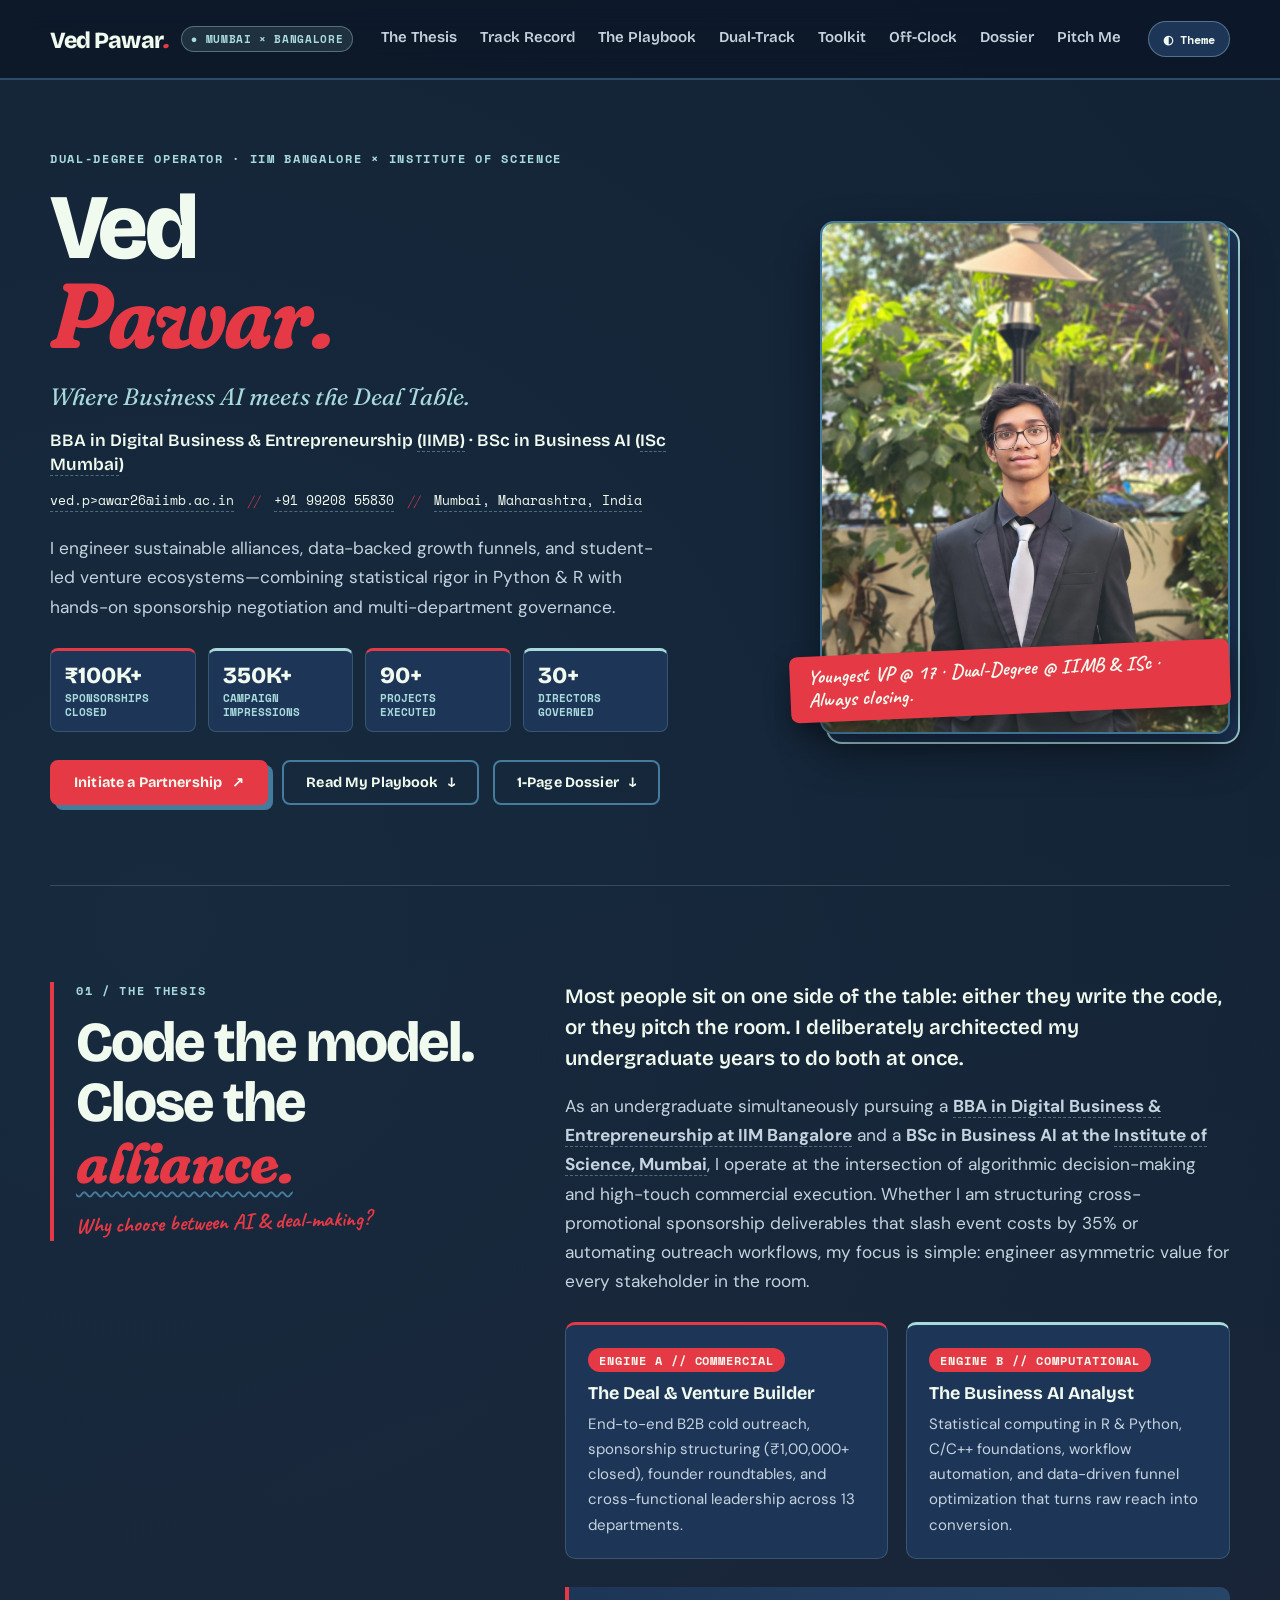
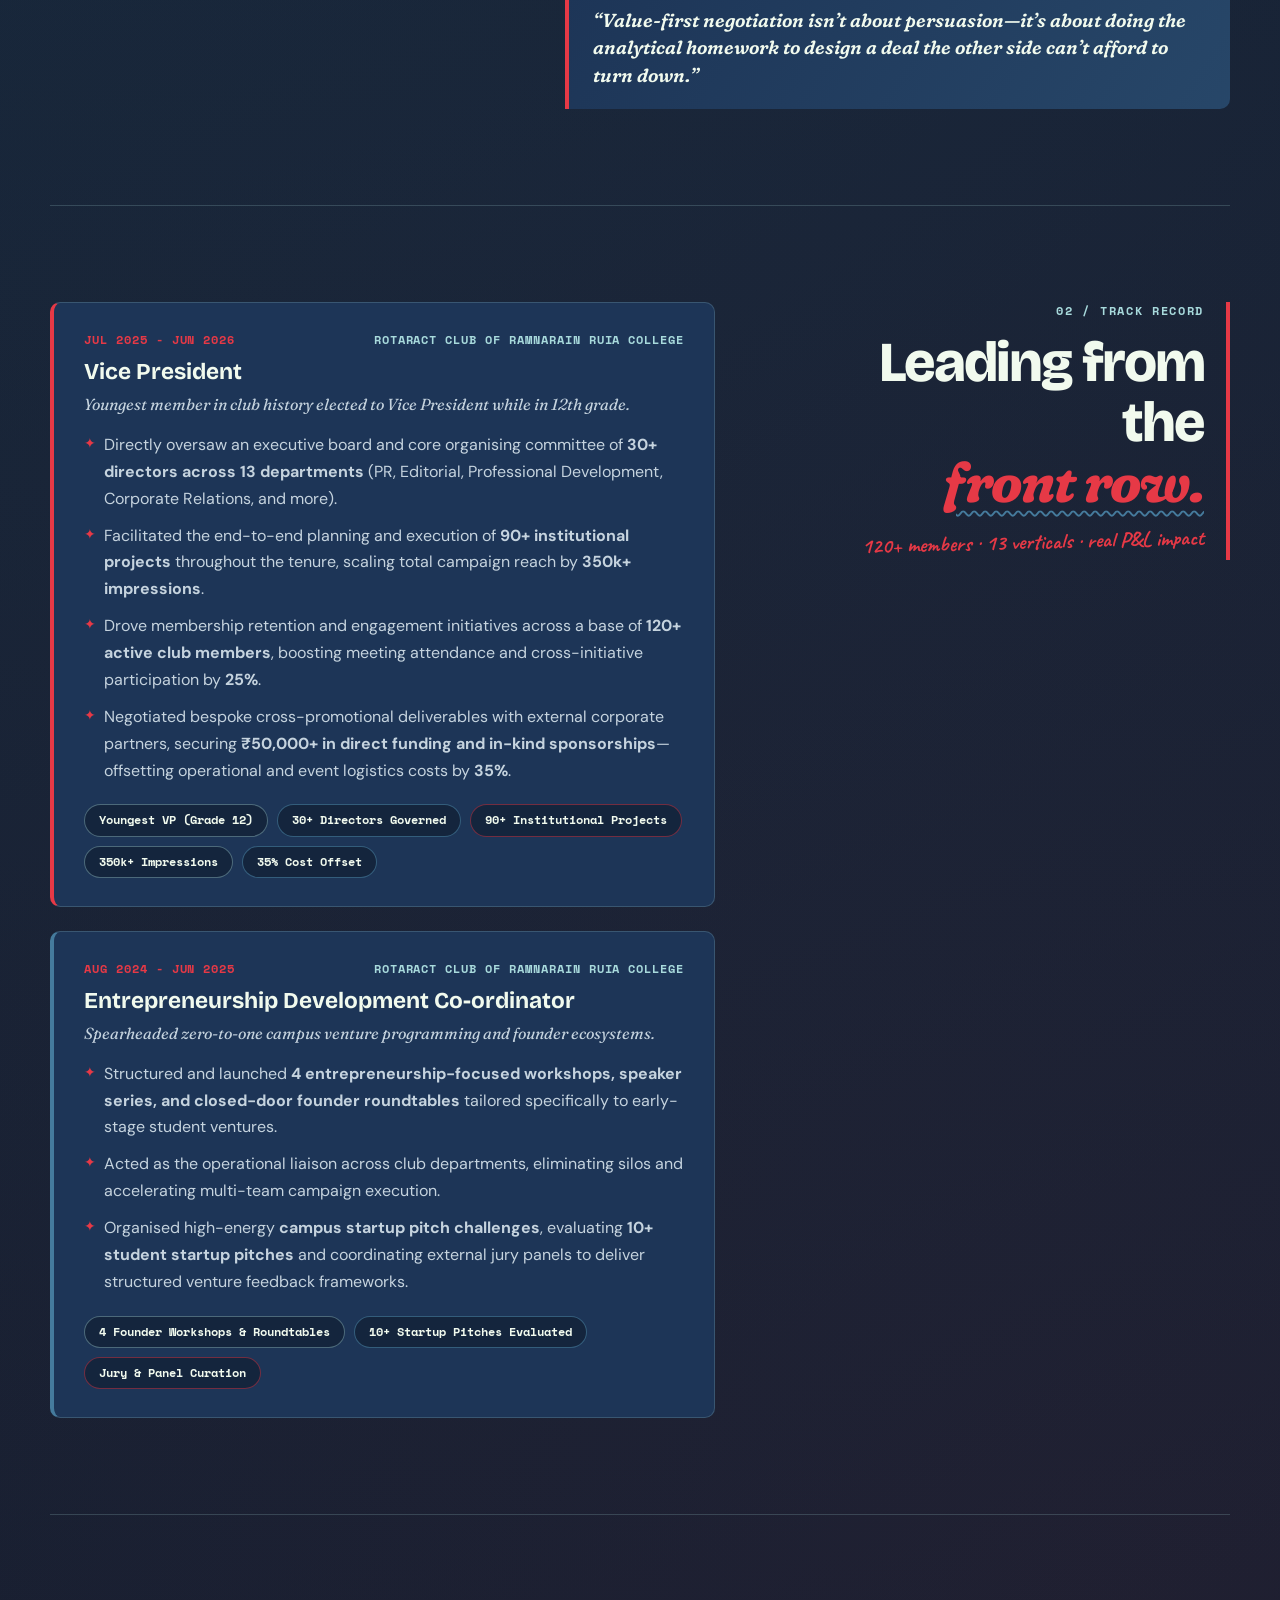
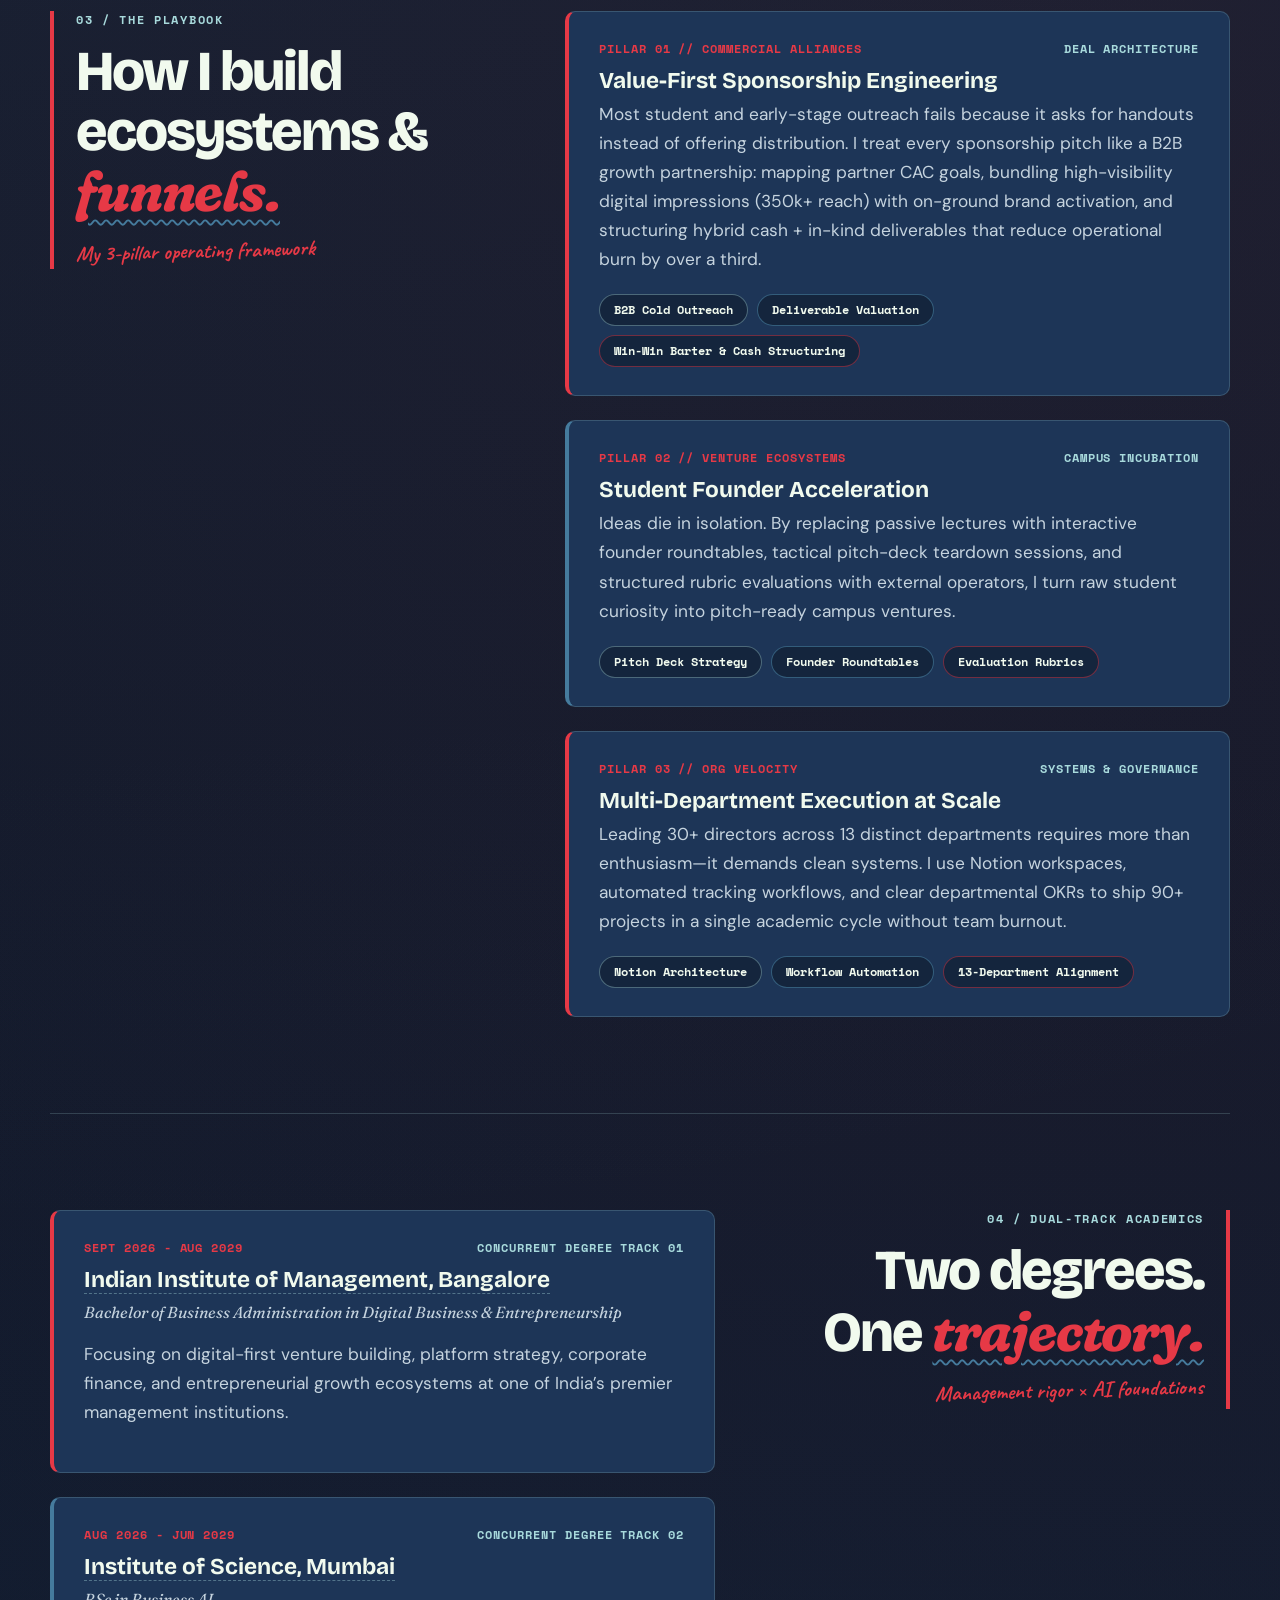
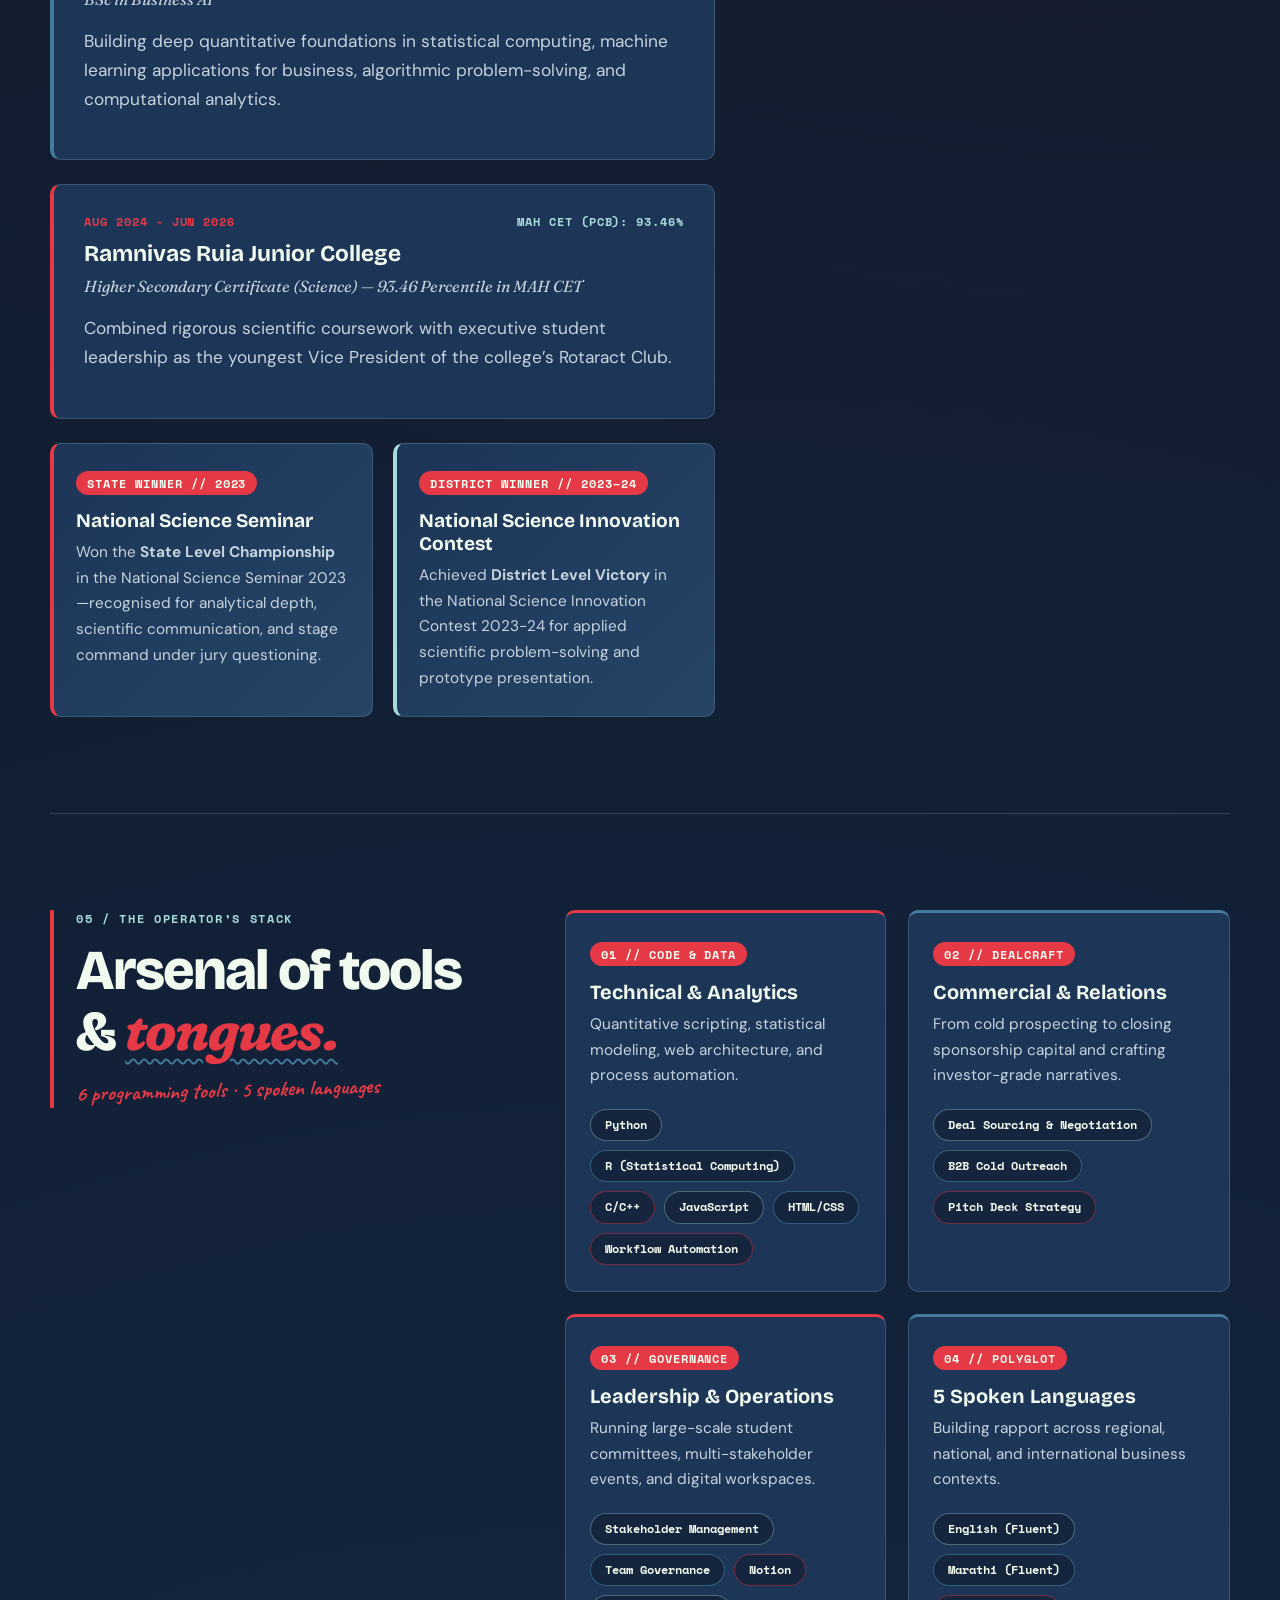
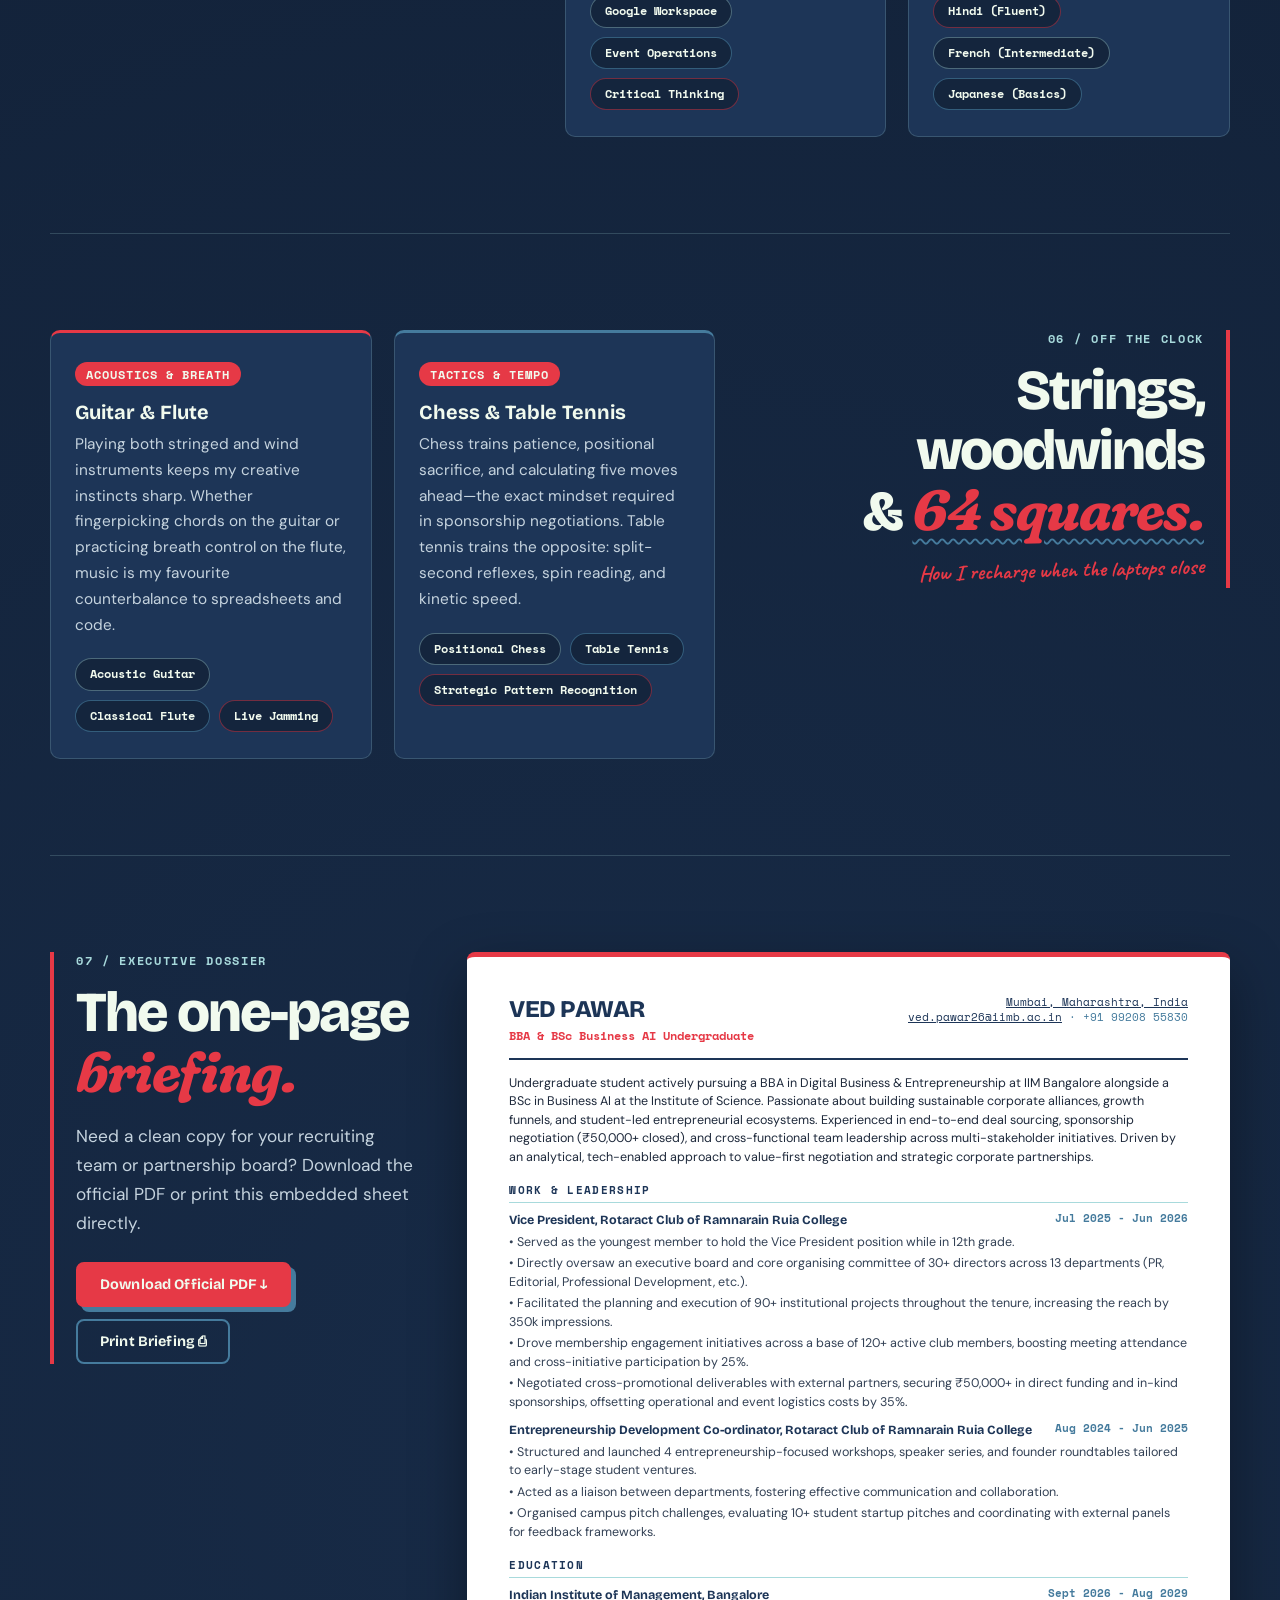
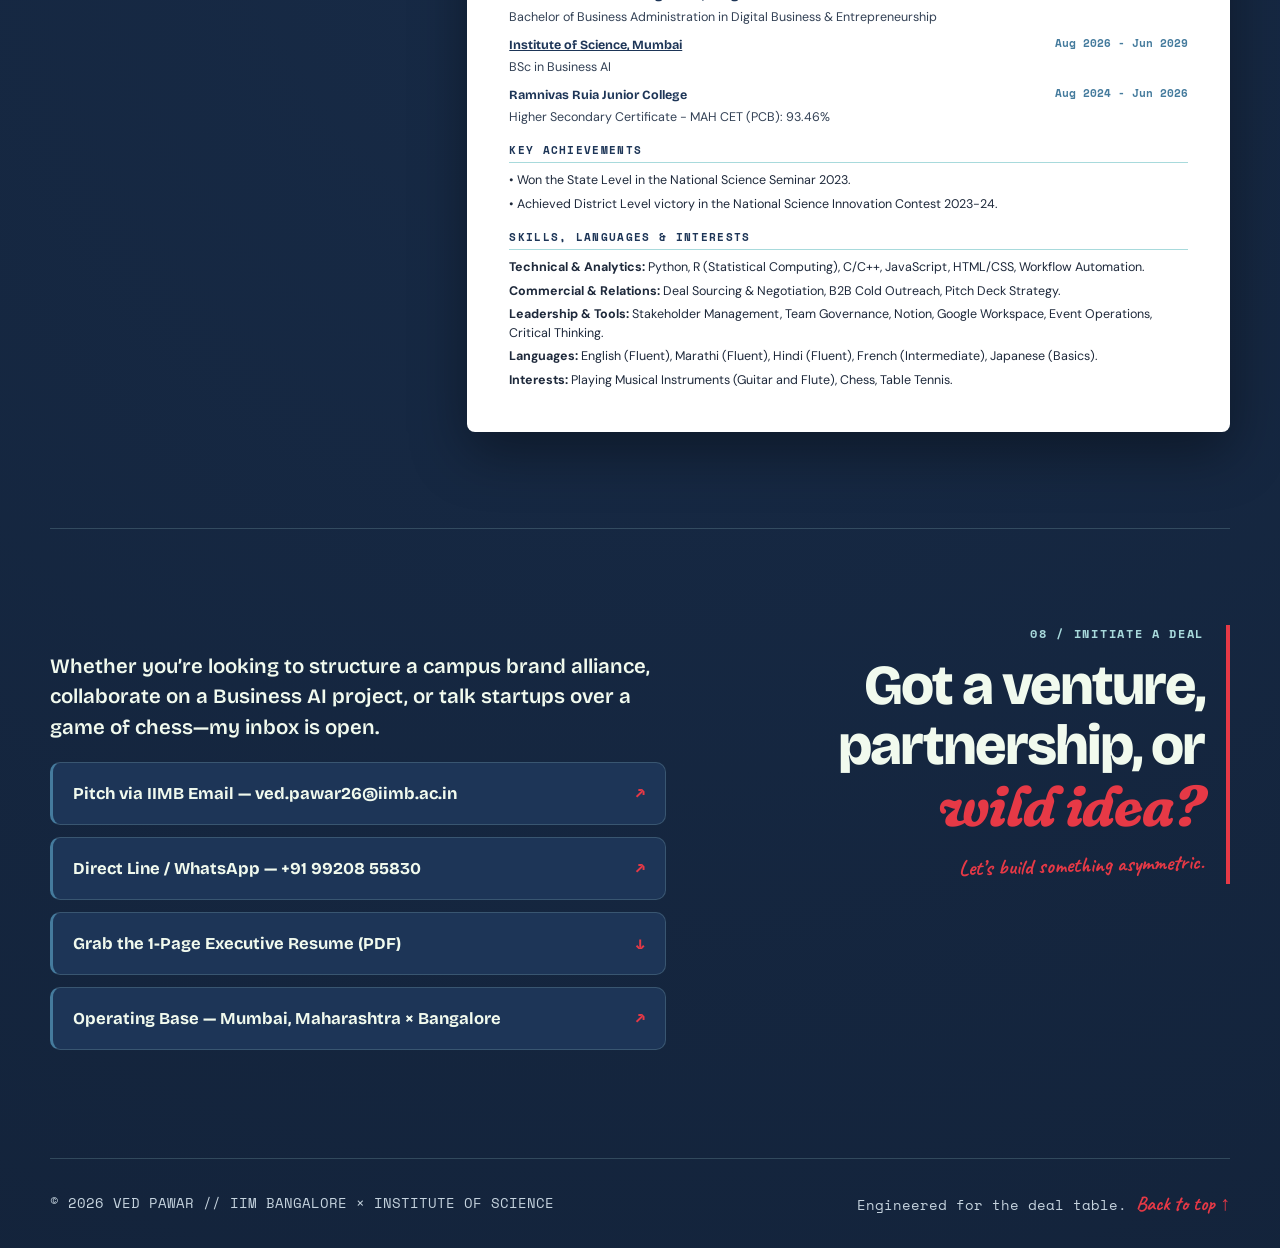
==== index.html @ 75b9243b "Add files via upload" ====
<!DOCTYPE html>
<html lang="en">

<head>
  <meta charset="UTF-8">
  <meta name="viewport" content="width=device-width, initial-scale=1.0">
  <meta name="theme-color" content="#1d3557">
  <meta name="description"
    content="Ved Pawar — Dual-Degree BBA (IIM Bangalore) & BSc Business AI (Institute of Science, Mumbai) Undergraduate. Corporate Alliances, Deal Sourcing & Venture Ecosystems.">
  <title>Ved Pawar — Dual-Degree Operator | Business AI × Corporate Strategy</title>
  <link rel="preconnect" href="https://fonts.googleapis.com">
  <link rel="preconnect" href="https://fonts.gstatic.com" crossorigin>
  <link
    href="https://fonts.googleapis.com/css2?family=Bricolage+Grotesque:opsz,wght@12..96,500..800&family=Caveat:wght@600;700&family=DM+Sans:ital,opsz,wght@0,9..40,400..700;1,9..40,400..700&family=Fraunces:ital,opsz,SOFT,WONK,wght@0,9..144,100,1,600..800;1,9..144,100,1,600..800&family=Space+Mono:ital,wght@0,400;0,700;1,400&display=swap"
    rel="stylesheet">
  <link rel="stylesheet" href="styles.css">
</head>

<body>

  <header class="topbar">
    <div class="nav-inner">
      <div class="brand-group">
        <a href="#home" class="wordmark" aria-label="Ved Pawar Home">Ved Pawar<span>.</span></a>
        <a href="https://maps.app.goo.gl/W9bGWT9RNBEyiPFq9" target="_blank" rel="noopener noreferrer"
          class="status-badge">● MUMBAI × BANGALORE</a>
      </div>
      <nav id="main-nav" aria-label="Primary Navigation">
        <a href="#about">The Thesis</a>
        <a href="#experience">Track Record</a>
        <a href="#playbook">The Playbook</a>
        <a href="#education">Dual-Track</a>
        <a href="#skills">Toolkit</a>
        <a href="#offclock">Off-Clock</a>
        <a href="#resume">Dossier</a>
        <a href="#contact">Pitch Me</a>
      </nav>
      <div class="nav-tools">
        <button id="theme-toggle" class="theme-btn" type="button" aria-label="Toggle colour theme">◐ Theme</button>
        <button id="menu-toggle" class="menu-btn" type="button" aria-expanded="false"
          aria-label="Open navigation">☰</button>
      </div>
    </div>
  </header>

  <div class="site-shell">
    <main>

      <section class="hero wrap" id="home">
        <div class="hero-copy">
          <p class="eyebrow">DUAL-DEGREE OPERATOR · IIM BANGALORE × INSTITUTE OF SCIENCE</p>
          <h1>Ved<br><em>Pawar.</em></h1>
          <p class="hero-subheadline">Where Business AI meets the Deal Table.</p>
          <p class="hero-role">BBA in Digital Business &amp; Entrepreneurship <a
              href="https://maps.app.goo.gl/ZnfHRCXaqEN3UDvL8" target="blank" rel="noopener noreferrer">(IIMB)</a> · BSc
            in Business AI
            (<a href="https://maps.app.goo.gl/9i1S6tyKpugV87AL8" target="_blank" rel="noopener noreferrer">ISc
              Mumbai</a>)
          </p>
          <p class="hero-location">
            <a href="mailto:ved.pawar26@iimb.ac.in">ved.p>awar26@iimb.ac.in</a>
            <span class="accent">//</span>
            <a href="tel:+919920855830">+91 99208 55830</a>
            <span class="accent">//</span>
            <a href="https://maps.app.goo.gl/W9bGWT9RNBEyiPFq9" target="_blank" rel="noopener noreferrer">Mumbai,
              Maharashtra, India</a>
          </p>
          <p class="hero-intro">
            I engineer sustainable alliances, data-backed growth funnels, and student-led venture
            ecosystems—combining statistical rigor in Python &amp; R with hands-on sponsorship negotiation and
            multi-department governance.
          </p>

          <div class="impact-strip" aria-label="Key Career Metrics">
            <div class="impact-stat">
              <strong>₹100K+</strong>
              <span>Sponsorships Closed</span>
            </div>
            <div class="impact-stat">
              <strong>350K+</strong>
              <span>Campaign Impressions</span>
            </div>
            <div class="impact-stat">
              <strong>90+</strong>
              <span>Projects Executed</span>
            </div>
            <div class="impact-stat">
              <strong>30+</strong>
              <span>Directors Governed</span>
            </div>
          </div>

          <div class="actions">
            <a href="#contact" class="btn btn-primary">Initiate a Partnership <span>↗</span></a>
            <a href="#playbook" class="btn btn-outline">Read My Playbook <span>↓</span></a>
            <a href="#resume" class="btn btn-outline">1-Page Dossier <span>↓</span></a>
          </div>
        </div>

        <div class="hero-visual">
          <img src="Resume cover.jpg" alt="Ved Pawar Profile Photo">
          <div class="image-caption">Youngest VP @ 17 · Dual-Degree @ IIMB &amp; ISc · Always closing.</div>
        </div>
      </section>

      <section class="section wrap" id="about">
        <div class="section-title">
          <p class="eyebrow">01 / THE THESIS</p>
          <h2>Code the model.<br>Close the <em>alliance.</em></h2>
          <span class="hand-note">Why choose between AI &amp; deal-making?</span>
        </div>
        <div class="content">
          <p class="lead">
            Most people sit on one side of the table: either they write the code, or they pitch the room. I deliberately
            architected my undergraduate years to do both at once.
          </p>
          <p>
            As an undergraduate simultaneously pursuing a <strong><a href="https://dbe.iimb.ac.in/" target="_blank"
                rel="noopener noreferrer">BBA in Digital Business &amp; Entrepreneurship at IIM Bangalore</a></strong>
            and a <strong>BSc in Business AI at the <a href="https://iscm.ac.in/" target="_blank"
                rel="noopener noreferrer">Institute of Science, Mumbai</a></strong>, I operate at the intersection of
            algorithmic decision-making and high-touch commercial execution. Whether I am structuring cross-promotional
            sponsorship deliverables that slash event costs by 35% or automating outreach workflows, my focus is simple:
            engineer asymmetric value for every stakeholder in the room.
          </p>

          <div class="dual-engine">
            <article class="engine-card">
              <span class="number">ENGINE A // COMMERCIAL</span>
              <h3>The Deal &amp; Venture Builder</h3>
              <p>End-to-end B2B cold outreach, sponsorship structuring (₹1,00,000+ closed), founder roundtables, and
                cross-functional leadership across 13 departments.</p>
            </article>
            <article class="engine-card">
              <span class="number">ENGINE B // COMPUTATIONAL</span>
              <h3>The Business AI Analyst</h3>
              <p>Statistical computing in R &amp; Python, C/C++ foundations, workflow automation, and data-driven funnel
                optimization that turns raw reach into conversion.</p>
            </article>
          </div>

          <blockquote>
            “Value-first negotiation isn’t about persuasion—it’s about doing the analytical homework to design a deal
            the other side can’t afford to turn down.”
          </blockquote>
        </div>
      </section>

      <section class="section reverse wrap" id="experience">
        <div class="section-title">
          <p class="eyebrow">02 / TRACK RECORD</p>
          <h2>Leading from the<br><em>front row.</em></h2>
          <span class="hand-note">120+ members · 13 verticals · real P&amp;L impact</span>
        </div>
        <div class="content timeline-list">
          <article class="timeline-item">
            <div class="meta">
              <span>Jul 2025 - Jun 2026</span>
              <span>Rotaract Club of Ramnarain Ruia College</span>
            </div>
            <h3>Vice President</h3>
            <p class="role-subtitle">Youngest member in club history elected to Vice President while in 12th grade.</p>
            <ul class="bullet-list">
              <li>Directly oversaw an executive board and core organising committee of <strong>30+ directors across 13
                  departments</strong> (PR, Editorial, Professional Development, Corporate Relations, and more).</li>
              <li>Facilitated the end-to-end planning and execution of <strong>90+ institutional projects</strong>
                throughout the tenure, scaling total campaign reach by <strong>350k+ impressions</strong>.</li>
              <li>Drove membership retention and engagement initiatives across a base of <strong>120+ active club
                  members</strong>, boosting meeting attendance and cross-initiative participation by
                <strong>25%</strong>.
              </li>
              <li>Negotiated bespoke cross-promotional deliverables with external corporate partners, securing
                <strong>₹50,000+ in direct funding and in-kind sponsorships</strong>—offsetting operational and event
                logistics costs by <strong>35%</strong>.
              </li>
            </ul>
            <div class="tags">
              <span>Youngest VP (Grade 12)</span>
              <span>30+ Directors Governed</span>
              <span>90+ Institutional Projects</span>
              <span>350k+ Impressions</span>
              <span>35% Cost Offset</span>
            </div>
          </article>

          <article class="timeline-item">
            <div class="meta">
              <span>Aug 2024 - Jun 2025</span>
              <span>Rotaract Club of Ramnarain Ruia College</span>
            </div>
            <h3>Entrepreneurship Development Co-ordinator</h3>
            <p class="role-subtitle">Spearheaded zero-to-one campus venture programming and founder ecosystems.</p>
            <ul class="bullet-list">
              <li>Structured and launched <strong>4 entrepreneurship-focused workshops, speaker series, and closed-door
                  founder roundtables</strong> tailored specifically to early-stage student ventures.</li>
              <li>Acted as the operational liaison across club departments, eliminating silos and accelerating
                multi-team campaign execution.</li>
              <li>Organised high-energy <strong>campus startup pitch challenges</strong>, evaluating <strong>10+ student
                  startup pitches</strong> and coordinating external jury panels to deliver structured venture feedback
                frameworks.</li>
            </ul>
            <div class="tags">
              <span>4 Founder Workshops &amp; Roundtables</span>
              <span>10+ Startup Pitches Evaluated</span>
              <span>Jury &amp; Panel Curation</span>
            </div>
          </article>
        </div>
      </section>

      <section class="section wrap" id="playbook">
        <div class="section-title">
          <p class="eyebrow">03 / THE PLAYBOOK</p>
          <h2>How I build<br>ecosystems &amp; <em>funnels.</em></h2>
          <span class="hand-note">My 3-pillar operating framework</span>
        </div>
        <div class="content timeline-list">
          <article class="timeline-item">
            <div class="meta">
              <span>PILLAR 01 // COMMERCIAL ALLIANCES</span>
              <span>DEAL ARCHITECTURE</span>
            </div>
            <h3>Value-First Sponsorship Engineering</h3>
            <p>
              Most student and early-stage outreach fails because it asks for handouts instead of offering distribution.
              I treat every sponsorship pitch like a B2B growth partnership: mapping partner CAC goals, bundling
              high-visibility digital impressions (350k+ reach) with on-ground brand activation, and structuring hybrid
              cash + in-kind deliverables that reduce operational burn by over a third.
            </p>
            <div class="tags">
              <span>B2B Cold Outreach</span>
              <span>Deliverable Valuation</span>
              <span>Win-Win Barter &amp; Cash Structuring</span>
            </div>
          </article>

          <article class="timeline-item">
            <div class="meta">
              <span>PILLAR 02 // VENTURE ECOSYSTEMS</span>
              <span>CAMPUS INCUBATION</span>
            </div>
            <h3>Student Founder Acceleration</h3>
            <p>
              Ideas die in isolation. By replacing passive lectures with interactive founder roundtables, tactical
              pitch-deck teardown sessions, and structured rubric evaluations with external operators, I turn raw
              student curiosity into pitch-ready campus ventures.
            </p>
            <div class="tags">
              <span>Pitch Deck Strategy</span>
              <span>Founder Roundtables</span>
              <span>Evaluation Rubrics</span>
            </div>
          </article>

          <article class="timeline-item">
            <div class="meta">
              <span>PILLAR 03 // ORG VELOCITY</span>
              <span>SYSTEMS &amp; GOVERNANCE</span>
            </div>
            <h3>Multi-Department Execution at Scale</h3>
            <p>
              Leading 30+ directors across 13 distinct departments requires more than enthusiasm—it demands clean
              systems. I use Notion workspaces, automated tracking workflows, and clear departmental OKRs to ship 90+
              projects in a single academic cycle without team burnout.
            </p>
            <div class="tags">
              <span>Notion Architecture</span>
              <span>Workflow Automation</span>
              <span>13-Department Alignment</span>
            </div>
          </article>
        </div>
      </section>

      <section class="section reverse wrap" id="education">
        <div class="section-title">
          <p class="eyebrow">04 / DUAL-TRACK ACADEMICS</p>
          <h2>Two degrees.<br>One <em>trajectory.</em></h2>
          <span class="hand-note">Management rigor × AI foundations</span>
        </div>
        <div class="content">
          <div class="timeline-list">
            <article class="timeline-item">
              <div class="meta">
                <span>Sept 2026 - Aug 2029</span>
                <span>CONCURRENT DEGREE TRACK 01</span>
              </div>
              <h3><a href="https://dbe.iimb.ac.in/" target="blank" rel="noopener noreferrer">Indian Institute of
                  Management, Bangalore</a></h3>
              <p class="role-subtitle">Bachelor of Business Administration in Digital Business &amp; Entrepreneurship
              </p>
              <p>Focusing on digital-first venture building, platform strategy, corporate finance, and entrepreneurial
                growth ecosystems at one of India’s premier management institutions.</p>
            </article>

            <article class="timeline-item">
              <div class="meta">
                <span>Aug 2026 - Jun 2029</span>
                <span>CONCURRENT DEGREE TRACK 02</span>
              </div>
              <h3><a href="https://maps.app.goo.gl/W9bGWT9RNBEyiPFq9" target="_blank"
                  rel="noopener noreferrer">Institute of Science, Mumbai</a></h3>
              <p class="role-subtitle">BSc in Business AI</p>
              <p>Building deep quantitative foundations in statistical computing, machine learning applications for
                business, algorithmic problem-solving, and computational analytics.</p>
            </article>

            <article class="timeline-item">
              <div class="meta">
                <span>Aug 2024 - Jun 2026</span>
                <span>MAH CET (PCB): 93.46%</span>
              </div>
              <h3>Ramnivas Ruia Junior College</h3>
              <p class="role-subtitle">Higher Secondary Certificate (Science) — 93.46 Percentile in MAH CET</p>
              <p>Combined rigorous scientific coursework with executive student leadership as the youngest Vice
                President of the college’s Rotaract Club.</p>
            </article>
          </div>

          <div class="achievement-grid" aria-label="Science and Innovation Honours">
            <article class="achievement-card">
              <span class="number">STATE WINNER // 2023</span>
              <h3>National Science Seminar</h3>
              <p>Won the <strong>State Level Championship</strong> in the National Science Seminar 2023—recognised for
                analytical depth, scientific communication, and stage command under jury questioning.</p>
            </article>

            <article class="achievement-card">
              <span class="number">DISTRICT WINNER // 2023–24</span>
              <h3>National Science Innovation Contest</h3>
              <p>Achieved <strong>District Level Victory</strong> in the National Science Innovation Contest 2023-24 for
                applied scientific problem-solving and prototype presentation.</p>
            </article>
          </div>
        </div>
      </section>


      <section class="section wrap" id="skills">
        <div class="section-title">
          <p class="eyebrow">05 / THE OPERATOR’S STACK</p>
          <h2>Arsenal of tools<br>&amp; <em>tongues.</em></h2>
          <span class="hand-note">6 programming tools · 5 spoken languages</span>
        </div>
        <div class="content grid-2">
          <article class="skill-card">
            <span class="number">01 // CODE &amp; DATA</span>
            <h3>Technical &amp; Analytics</h3>
            <p>Quantitative scripting, statistical modeling, web architecture, and process automation.</p>
            <div class="tags">
              <span>Python</span>
              <span>R (Statistical Computing)</span>
              <span>C/C++</span>
              <span>JavaScript</span>
              <span>HTML/CSS</span>
              <span>Workflow Automation</span>
            </div>
          </article>

          <article class="skill-card">
            <span class="number">02 // DEALCRAFT</span>
            <h3>Commercial &amp; Relations</h3>
            <p>From cold prospecting to closing sponsorship capital and crafting investor-grade narratives.</p>
            <div class="tags">
              <span>Deal Sourcing &amp; Negotiation</span>
              <span>B2B Cold Outreach</span>
              <span>Pitch Deck Strategy</span>
            </div>
          </article>

          <article class="skill-card">
            <span class="number">03 // GOVERNANCE</span>
            <h3>Leadership &amp; Operations</h3>
            <p>Running large-scale student committees, multi-stakeholder events, and digital workspaces.</p>
            <div class="tags">
              <span>Stakeholder Management</span>
              <span>Team Governance</span>
              <span>Notion</span>
              <span>Google Workspace</span>
              <span>Event Operations</span>
              <span>Critical Thinking</span>
            </div>
          </article>

          <article class="skill-card">
            <span class="number">04 // POLYGLOT</span>
            <h3>5 Spoken Languages</h3>
            <p>Building rapport across regional, national, and international business contexts.</p>
            <div class="tags">
              <span>English (Fluent)</span>
              <span>Marathi (Fluent)</span>
              <span>Hindi (Fluent)</span>
              <span>French (Intermediate)</span>
              <span>Japanese (Basics)</span>
            </div>
          </article>
        </div>
      </section>

      <section class="section reverse wrap" id="offclock">
        <div class="section-title">
          <p class="eyebrow">06 / OFF THE CLOCK</p>
          <h2>Strings, woodwinds<br>&amp; <em>64 squares.</em></h2>
          <span class="hand-note">How I recharge when the laptops close</span>
        </div>
        <div class="content grid-2">
          <article class="skill-card">
            <span class="number">ACOUSTICS &amp; BREATH</span>
            <h3>Guitar &amp; Flute</h3>
            <p>
              Playing both stringed and wind instruments keeps my creative instincts sharp. Whether fingerpicking chords
              on the guitar or practicing breath control on the flute, music is my favourite counterbalance to
              spreadsheets and code.
            </p>
            <div class="tags">
              <span>Acoustic Guitar</span>
              <span>Classical Flute</span>
              <span>Live Jamming</span>
            </div>
          </article>

          <article class="skill-card">
            <span class="number">TACTICS &amp; TEMPO</span>
            <h3>Chess &amp; Table Tennis</h3>
            <p>
              Chess trains patience, positional sacrifice, and calculating five moves ahead—the exact mindset required
              in sponsorship negotiations. Table tennis trains the opposite: split-second reflexes, spin reading, and
              kinetic speed.
            </p>
            <div class="tags">
              <span>Positional Chess</span>
              <span>Table Tennis</span>
              <span>Strategic Pattern Recognition</span>
            </div>
          </article>
        </div>
      </section>

      <section class="resume wrap" id="resume">
        <div class="resume-intro">
          <p class="eyebrow">07 / EXECUTIVE DOSSIER</p>
          <h2>The one-page<br><em>briefing.</em></h2>
          <p>Need a clean copy for your recruiting team or partnership board? Download the official PDF or print this
            embedded sheet directly.</p>
          <div class="resume-actions">
            <a href="Resume Ved Pawar.pdf" download class="btn btn-primary">Download Official PDF ↓</a>
            <button type="button" class="btn btn-outline" onclick="window.print()">Print Briefing ⎙</button>
          </div>
        </div>

        <article class="paper" aria-label="One-Page Resume Preview">
          <header class="paper-head">
            <div>
              <h2>VED PAWAR</h2>
              <p>BBA &amp; BSc Business AI Undergraduate</p>
            </div>
            <div class="paper-contact">
              <a href="https://maps.app.goo.gl/W9bGWT9RNBEyiPFq9" target="_blank" rel="noopener noreferrer">Mumbai,
                Maharashtra, India</a><br>
              <a href="mailto:ved.pawar26@iimb.ac.in">ved.pawar26@iimb.ac.in</a> · +91 99208 55830
            </div>
          </header>

          <p class="paper-summary">
            Undergraduate student actively pursuing a BBA in Digital Business &amp; Entrepreneurship at IIM Bangalore
            alongside a BSc in Business AI at the Institute of Science. Passionate about building sustainable corporate
            alliances, growth funnels, and student-led entrepreneurial ecosystems. Experienced in end-to-end deal
            sourcing, sponsorship negotiation (₹50,000+ closed), and cross-functional team leadership across
            multi-stakeholder initiatives. Driven by an analytical, tech-enabled approach to value-first negotiation and
            strategic corporate partnerships.
          </p>

          <h3>WORK &amp; LEADERSHIP</h3>
          <div class="paper-entry">
            <div class="paper-entry-header">
              <b>Vice President, Rotaract Club of Ramnarain Ruia College</b>
              <span>Jul 2025 - Jun 2026</span>
            </div>
            <p>• Served as the youngest member to hold the Vice President position while in 12th grade.</p>
            <p>• Directly oversaw an executive board and core organising committee of 30+ directors across 13
              departments (PR, Editorial, Professional Development, etc.).</p>
            <p>• Facilitated the planning and execution of 90+ institutional projects throughout the tenure, increasing
              the reach by 350k impressions.</p>
            <p>• Drove membership engagement initiatives across a base of 120+ active club members, boosting meeting
              attendance and cross-initiative participation by 25%.</p>
            <p>• Negotiated cross-promotional deliverables with external partners, securing ₹50,000+ in direct funding
              and in-kind sponsorships, offsetting operational and event logistics costs by 35%.</p>
          </div>

          <div class="paper-entry">
            <div class="paper-entry-header">
              <b>Entrepreneurship Development Co-ordinator, Rotaract Club of Ramnarain Ruia College</b>
              <span>Aug 2024 - Jun 2025</span>
            </div>
            <p>• Structured and launched 4 entrepreneurship-focused workshops, speaker series, and founder roundtables
              tailored to early-stage student ventures.</p>
            <p>• Acted as a liaison between departments, fostering effective communication and collaboration.</p>
            <p>• Organised campus pitch challenges, evaluating 10+ student startup pitches and coordinating with
              external panels for feedback frameworks.</p>
          </div>

          <h3>EDUCATION</h3>
          <div class="paper-entry">
            <div class="paper-entry-header">
              <b>Indian Institute of Management, Bangalore</b>
              <span>Sept 2026 - Aug 2029</span>
            </div>
            <p>Bachelor of Business Administration in Digital Business &amp; Entrepreneurship</p>
          </div>
          <div class="paper-entry">
            <div class="paper-entry-header">
              <b><a href="https://maps.app.goo.gl/W9bGWT9RNBEyiPFq9" target="_blank" rel="noopener noreferrer">Institute
                  of Science, Mumbai</a></b>
              <span>Aug 2026 - Jun 2029</span>
            </div>
            <p>BSc in Business AI</p>
          </div>
          <div class="paper-entry">
            <div class="paper-entry-header">
              <b>Ramnivas Ruia Junior College</b>
              <span>Aug 2024 - Jun 2026</span>
            </div>
            <p>Higher Secondary Certificate - MAH CET (PCB): 93.46%</p>
          </div>

          <h3>KEY ACHIEVEMENTS</h3>
          <p class="paper-compact">• Won the State Level in the National Science Seminar 2023.</p>
          <p class="paper-compact">• Achieved District Level victory in the National Science Innovation Contest 2023-24.
          </p>

          <h3>SKILLS, LANGUAGES &amp; INTERESTS</h3>
          <p class="paper-compact"><b>Technical &amp; Analytics:</b> Python, R (Statistical Computing), C/C++,
            JavaScript, HTML/CSS, Workflow Automation.</p>
          <p class="paper-compact"><b>Commercial &amp; Relations:</b> Deal Sourcing &amp; Negotiation, B2B Cold
            Outreach, Pitch Deck Strategy.</p>
          <p class="paper-compact"><b>Leadership &amp; Tools:</b> Stakeholder Management, Team Governance, Notion,
            Google Workspace, Event Operations, Critical Thinking.</p>
          <p class="paper-compact"><b>Languages:</b> English (Fluent), Marathi (Fluent), Hindi (Fluent), French
            (Intermediate), Japanese (Basics).</p>
          <p class="paper-compact"><b>Interests:</b> Playing Musical Instruments (Guitar and Flute), Chess, Table
            Tennis.</p>
        </article>
      </section>


      <section class="contact reverse wrap" id="contact">
        <div>
          <p class="eyebrow">08 / INITIATE A DEAL</p>
          <h2>Got a venture,<br>partnership, or<br><em>wild idea?</em></h2>
          <span class="hand-note">Let’s build something asymmetric.</span>
        </div>
        <div class="contact-links">
          <p class="lead">
            Whether you’re looking to structure a campus brand alliance, collaborate on a Business AI project, or talk
            startups over a game of chess—my inbox is open.
          </p>
          <a class="contact-link"
            href="mailto:ved.pawar26@iimb.ac.in?subject=Partnership%20%2F%20Venture%20Inquiry%20%E2%80%94%20Ved%20Pawar">
            Pitch via IIMB Email — ved.pawar26@iimb.ac.in <span>↗</span>
          </a>
          <a class="contact-link" href="tel:+919920855830">
            Direct Line / WhatsApp — +91 99208 55830 <span>↗</span>
          </a>
          <a class="contact-link" href="Resume Ved Pawar.pdf" download>
            Grab the 1-Page Executive Resume (PDF) <span>↓</span>
          </a>
          <a class="contact-link" href="https://maps.app.goo.gl/W9bGWT9RNBEyiPFq9" target="_blank"
            rel="noopener noreferrer">
            Operating Base — Mumbai, Maharashtra × Bangalore <span>↗</span>
          </a>
        </div>
      </section>

    </main>


    <footer class="wrap">
      <span>&copy; <span id="year">2026</span> VED PAWAR // IIM BANGALORE × INSTITUTE OF SCIENCE</span>
      <span>Engineered for the deal table. <a href="#home">Back to top ↑</a></span>
    </footer>
  </div>


  <script>
    const themeButton = document.getElementById("theme-toggle");
    const storedTheme = localStorage.getItem("ved-theme");
    if (storedTheme === "light") document.body.classList.add("light");

    themeButton.addEventListener("click", () => {
      const isLight = document.body.classList.toggle("light");
      localStorage.setItem("ved-theme", isLight ? "light" : "dark");
    });

    const menuButton = document.getElementById("menu-toggle");
    const nav = document.getElementById("main-nav");
    menuButton.addEventListener("click", () => {
      const open = nav.classList.toggle("open");
      menuButton.setAttribute("aria-expanded", String(open));
      menuButton.setAttribute("aria-label", open ? "Close navigation" : "Open navigation");
    });

    nav.querySelectorAll("a").forEach(link => {
      link.addEventListener("click", () => {
        nav.classList.remove("open");
        menuButton.setAttribute("aria-expanded", "false");
      });
    });

    const observer = new IntersectionObserver(entries => {
      entries.forEach(entry => {
        if (entry.isIntersecting) {
          entry.target.classList.add("visible");
          observer.unobserve(entry.target);
        }
      });
    }, { threshold: 0.08 });

    document.querySelectorAll(".hero, .section, .resume, .contact").forEach(el => {
      el.classList.add("reveal");
      observer.observe(el);
    });
  </script>
</body>

</html>
---- styles.css ----
@import url('https://fonts.googleapis.com/css2?family=Bricolage+Grotesque:opsz,wght@12..96,500..800&family=Caveat:wght@600;700&family=DM+Sans:ital,opsz,wght@0,9..40,400..700;1,9..40,400..700&family=Fraunces:ital,opsz,SOFT,WONK,wght@0,9..144,100,1,600..800;1,9..144,100,1,600..800&family=Space+Mono:ital,wght@0,400;0,700;1,400&display=swap');

:root {
  color-scheme: dark;

  --red: #e63946;
  --honeydew: #f1faee;
  --powder: #a8dadc;
  --steel: #457b9d;
  --prussian: #1d3557;
  --obsidian: #0d1829;
  --charcoal: #15263f;
  --slate-grey: #c5d3de;
  --pure-white: #ffffff;
  --bg: var(--obsidian);
  --surface: var(--prussian);
  --surface-2: #244169;
  --text: var(--honeydew);
  --muted: var(--slate-grey);
  --accent: var(--red);
  --accent-aqua: var(--powder);
  --accent-steel: var(--steel);
  --line: rgba(168, 218, 220, 0.2);
  --accent-dim: rgba(230, 57, 70, 0.14);
  --accent-border: rgba(230, 57, 70, 0.45);
  --aqua-dim: rgba(168, 218, 220, 0.12);
  --aqua-border: rgba(168, 218, 220, 0.38);
  --heading: 'Bricolage Grotesque', -apple-system, BlinkMacSystemFont, sans-serif;
  --accent-serif: 'Fraunces', Georgia, serif;
  --handwritten: 'Caveat', cursive;
  --mono: 'Space Mono', monospace;
  --body: 'DM Sans', -apple-system, BlinkMacSystemFont, sans-serif;
  --page: 1180px;
  --radius: 10px;
  --transition: 0.28s cubic-bezier(0.34, 1.56, 0.64, 1);
}

body.light {
  color-scheme: light;
  --bg: var(--honeydew);
  --surface: var(--pure-white);
  --surface-2: #e4f2f1;
  --text: var(--prussian);
  --muted: #3b5a75;
  --accent: var(--red);
  --accent-aqua: var(--steel);
  --accent-steel: var(--prussian);
  --line: rgba(29, 53, 87, 0.16);
  --accent-dim: rgba(230, 57, 70, 0.1);
  --accent-border: rgba(230, 57, 70, 0.38);
  --aqua-dim: rgba(69, 123, 157, 0.12);
  --aqua-border: rgba(69, 123, 157, 0.35);
}

*,
*::before,
*::after {
  box-sizing: border-box;
}

html {
  scroll-behavior: smooth;
  scroll-padding-top: 90px;
  font-size: 16px;
}

body {
  margin: 0;
  background-color: var(--bg);
  background-image:
    radial-gradient(circle at 12% 10%, rgba(69, 123, 157, 0.18) 0%, transparent 42%),
    radial-gradient(circle at 88% 35%, rgba(230, 57, 70, 0.08) 0%, transparent 40%),
    radial-gradient(circle at 50% 85%, rgba(29, 53, 87, 0.65) 0%, transparent 50%);
  color: var(--text);
  font-family: var(--body);
  font-size: 1.08rem;
  font-weight: 400;
  line-height: 1.68;
  -webkit-font-smoothing: antialiased;
}

body.light {
  background-image:
    radial-gradient(circle at 12% 10%, rgba(168, 218, 220, 0.45) 0%, transparent 42%),
    radial-gradient(circle at 88% 35%, rgba(230, 57, 70, 0.06) 0%, transparent 40%);
}

::selection {
  background: var(--red);
  color: var(--honeydew);
}

a {
  color: inherit;
  text-decoration: none;
  transition: color var(--transition), border-color var(--transition), background-color var(--transition), transform var(--transition);
}

button {
  font: inherit;
}

img {
  max-width: 100%;
  display: block;
}

ul {
  margin: 0;
  padding: 0;
  list-style: none;
}

.site-shell {
  overflow-x: hidden;
}

.wrap {
  width: min(var(--page), calc(100% - 72px));
  margin-inline: auto;
}


.topbar {
  position: sticky;
  top: 0;
  z-index: 50;
  background: rgba(13, 24, 41, 0.9);
  backdrop-filter: blur(16px);
  -webkit-backdrop-filter: blur(16px);
  border-bottom: 2px solid color-mix(in srgb, var(--steel) 55%, transparent);
}

body.light .topbar {
  background: rgba(241, 250, 238, 0.92);
  border-bottom: 2px solid rgba(69, 123, 157, 0.3);
}

.nav-inner {
  width: min(var(--page), calc(100% - 72px));
  min-height: 78px;
  margin: auto;
  display: flex;
  align-items: center;
  justify-content: space-between;
  gap: 20px;
}

.brand-group {
  display: flex;
  align-items: center;
  gap: 12px;
}

.wordmark {
  font: 800 1.45rem var(--heading);
  letter-spacing: -0.04em;
  color: var(--text);
}

.wordmark span,
.accent {
  font-family: var(--accent-serif);
  font-style: italic;
  color: var(--red);
}

.status-badge {
  font-family: var(--mono);
  font-size: 0.68rem;
  font-weight: 700;
  color: var(--accent-aqua);
  background: var(--aqua-dim);
  border: 1px solid var(--aqua-border);
  padding: 3px 9px;
  border-radius: 99px;
  letter-spacing: 0.06em;
}

.status-badge:hover {
  border-color: var(--red);
  color: var(--red);
  transform: translateY(-2px);
}

.hero-role a,
.content p a,
.timeline-item h3 a {
  border-bottom: 1px dashed var(--aqua-border);
}

.hero-role a:hover,
.content p a:hover,
.timeline-item h3 a:hover {
  color: var(--red);
  border-bottom-color: var(--red);
}

nav {
  display: flex;
  align-items: center;
  gap: clamp(12px, 1.8vw, 24px);
}

nav a {
  font-family: var(--heading);
  font-size: 0.94rem;
  font-weight: 600;
  color: var(--muted);
  padding: 4px 0;
  border-bottom: 2px solid transparent;
}

nav a:hover,
nav a.active {
  color: var(--accent-aqua);
  border-bottom-color: var(--red);
  transform: translateY(-1px);
}

.nav-tools {
  display: flex;
  align-items: center;
  gap: 10px;
}

.theme-btn,
.menu-btn {
  border: 1px solid var(--aqua-border);
  border-radius: 99px;
  background: var(--surface);
  color: var(--text);
  padding: 7px 14px;
  cursor: pointer;
  font-family: var(--mono);
  font-size: 0.76rem;
  font-weight: 700;
  transition: border-color var(--transition), color var(--transition), transform var(--transition), background-color var(--transition);
}

.theme-btn:hover,
.menu-btn:hover {
  border-color: var(--red);
  color: var(--red);
  transform: translateY(-2px) rotate(-1deg);
}

.menu-btn {
  display: none;
}


.eyebrow {
  color: var(--accent-aqua);
  font: 700 0.75rem var(--mono);
  letter-spacing: 0.14em;
  text-transform: uppercase;
  margin: 0;
}

.hand-note {
  display: inline-block;
  font-family: var(--handwritten);
  font-size: 1.35rem;
  font-weight: 700;
  color: var(--red);
  margin-top: 10px;
  transform: rotate(-1.5deg);
}


.hero {
  min-height: 700px;
  padding-block: 70px 80px;
  display: grid;
  grid-template-columns: 1.12fr 0.88fr;
  align-items: center;
  gap: clamp(36px, 6vw, 76px);
  position: relative;
}

.hero h1 {
  font: 800 clamp(3.4rem, 7.2vw, 6.2rem) / 0.94 var(--heading);
  letter-spacing: -0.04em;
  margin: 18px 0 16px;
  color: var(--text);
}


.hero h1 em,
.section-title h2 em,
.contact h2 em,
.resume-intro h2 em {
  font-family: var(--accent-serif);
  font-style: italic;
  font-weight: 700;
  font-variation-settings: "SOFT" 100, "WONK" 1;
  color: var(--red);
  letter-spacing: -0.02em;
}

.section-title h2 em {
  text-decoration: underline;
  text-decoration-style: wavy;
  text-decoration-color: var(--steel);
  text-decoration-thickness: 2px;
  text-underline-offset: 8px;
}

.hero-subheadline {
  font-family: var(--accent-serif);
  font-style: italic;
  font-size: clamp(1.18rem, 2vw, 1.48rem);
  color: var(--accent-aqua);
  margin: 0 0 12px;
}

.hero-role {
  font-family: var(--heading);
  font-size: 1.08rem;
  font-weight: 600;
  line-height: 1.4;
  margin: 0;
  color: var(--text);
}

.hero-location {
  font-family: var(--mono);
  font-size: 0.82rem;
  color: var(--muted);
  margin: 12px 0 0;
  display: flex;
  flex-wrap: wrap;
  gap: 8px 14px;
  align-items: center;
}

.hero-location a {
  color: var(--text);
  border-bottom: 1px dashed var(--aqua-border);
}

.hero-location a:hover {
  color: var(--red);
  border-bottom-color: var(--red);
}

.hero-intro {
  max-width: 610px;
  color: var(--muted);
  font-size: 1.08rem;
  margin: 22px 0 26px;
}


.impact-strip {
  display: grid;
  grid-template-columns: repeat(4, 1fr);
  gap: 12px;
  margin: 0 0 28px;
}

.impact-stat {
  background: var(--surface);
  border: 1px solid var(--line);
  border-top: 3px solid var(--red);
  border-radius: 8px;
  padding: 12px 14px;
  transition: transform var(--transition), border-color var(--transition);
}

.impact-stat:nth-child(even) {
  border-top-color: var(--powder);
}

.impact-stat:hover {
  transform: translateY(-3px) rotate(-1deg);
  border-color: var(--red);
}

.impact-stat strong {
  display: block;
  font: 800 1.45rem / 1.1 var(--heading);
  color: var(--text);
}

.impact-stat span {
  display: block;
  font: 700 0.68rem / 1.25 var(--mono);
  color: var(--accent-aqua);
  margin-top: 4px;
  text-transform: uppercase;
}

.actions {
  display: flex;
  flex-wrap: wrap;
  align-items: center;
  gap: 14px;
}

.btn {
  display: inline-flex;
  align-items: center;
  gap: 10px;
  padding: 12px 22px;
  border-radius: 8px;
  border: 2px solid var(--red);
  font: 700 0.9rem var(--heading);
  letter-spacing: 0.01em;
  cursor: pointer;
  transition: transform var(--transition), box-shadow var(--transition), background-color var(--transition), color var(--transition), border-color var(--transition);
}

.btn:hover {
  transform: translateY(-3px) rotate(-1deg);
}

.btn-primary {
  background: var(--red);
  color: var(--honeydew);
  box-shadow: 5px 5px 0 var(--steel);
}

.btn-primary:hover {
  background: #d62839;
  box-shadow: 7px 7px 0 var(--powder);
}

.btn-outline {
  background: transparent;
  color: var(--text);
  border-color: var(--steel);
}

.btn-outline:hover {
  background: var(--steel);
  border-color: var(--powder);
  color: var(--honeydew);
}


.hero-visual {
  position: relative;
  max-width: 410px;
  width: 100%;
  justify-self: end;
}

.hero-visual img {
  width: 100%;
  aspect-ratio: 4 / 5;
  object-fit: cover;
  object-position: center 65%;
  border-radius: 14px;
  border: 2px solid var(--steel);
  box-shadow: 0 18px 42px rgba(0, 0, 0, 0.45), 8px 8px 0 var(--prussian), 8px 8px 0 2px var(--powder);
  transition: transform var(--transition), box-shadow var(--transition), border-color var(--transition);
}

.hero-visual img:hover {
  transform: translateY(-3px) rotate(1deg);
  border-color: var(--powder);
  box-shadow: 0 22px 48px rgba(0, 0, 0, 0.52), 10px 10px 0 var(--red);
}

.image-caption {
  position: absolute;
  bottom: 20px;
  left: -30px;
  background: var(--red);
  color: var(--honeydew);
  padding: 10px 18px;
  border-radius: 8px;
  font: 700 1.24rem / 1.15 var(--handwritten);
  letter-spacing: 0.01em;
  transform: rotate(-2.5deg);
  box-shadow: 0 10px 24px rgba(0, 0, 0, 0.35);
  transition: transform var(--transition);
}

.hero-visual:hover .image-caption {
  transform: rotate(0deg) scale(1.03);
}


.section {
  padding-block: 96px;
  border-top: 1px solid var(--line);
  display: grid;
  grid-template-columns: 0.78fr 1.22fr;
  gap: clamp(35px, 7vw, 90px);
  align-items: start;
}

.section-title {
  position: sticky;
  top: 110px;
  border-left: 4px solid var(--red);
  padding-left: 22px;
}


.section.reverse {
  grid-template-columns: 1.22fr 0.78fr;
}

.section.reverse .content {
  grid-column: 1;
  grid-row: 1;
  justify-self: start;
}

.section.reverse .section-title {
  grid-column: 2;
  grid-row: 1;
  justify-self: end;
  text-align: right;
  border-left: none;
  padding-left: 0;
  border-right: 4px solid var(--red);
  padding-right: 22px;
}

.section-title h2,
.contact h2,
.resume-intro h2 {
  font: 800 clamp(2.25rem, 4.4vw, 3.65rem) / 1.06 var(--heading);
  letter-spacing: -0.035em;
  margin: 14px 0 0;
}

.content {
  max-width: 760px;
  width: 100%;
}

.content p {
  color: var(--muted);
  margin-top: 0;
}

.content .lead,
.lead {
  font-family: var(--heading);
  font-size: 1.28rem;
  line-height: 1.5;
  color: var(--text);
  font-weight: 600;
  margin-bottom: 18px;
}


.dual-engine {
  display: grid;
  grid-template-columns: 1fr 1fr;
  gap: 18px;
  margin: 26px 0;
}

.engine-card {
  background: var(--surface);
  border: 1px solid var(--line);
  border-top: 3px solid var(--red);
  border-radius: var(--radius);
  padding: 20px 22px;
  transition: transform var(--transition), border-color var(--transition);
}

.engine-card:last-child {
  border-top-color: var(--powder);
}

.engine-card:hover {
  transform: translateY(-3px);
  border-color: var(--aqua-border);
}

.engine-card h3 {
  font: 700 1.12rem var(--heading);
  color: var(--text);
  margin: 8px 0;
}

.engine-card p {
  font-size: 0.94rem;
  margin: 0;
}


.pills,
.tags {
  display: flex;
  flex-wrap: wrap;
  gap: 9px;
  margin: 20px 0 0;
}

.pills span,
.tags span {
  background: rgba(13, 24, 41, 0.55);
  border: 1px solid var(--aqua-border);
  border-radius: 99px;
  padding: 5px 14px;
  color: var(--text);
  font-family: var(--mono);
  font-size: 0.75rem;
  font-weight: 700;
  transition: transform var(--transition), border-color var(--transition), color var(--transition), background-color var(--transition);
}

body.light .pills span,
body.light .tags span {
  background: var(--surface-2);
}

.pills span:nth-child(3n+2),
.tags span:nth-child(3n+2) {
  border-color: rgba(69, 123, 157, 0.65);
}

.pills span:nth-child(3n),
.tags span:nth-child(3n) {
  border-color: var(--accent-border);
}

.pills span:hover,
.tags span:hover {
  transform: translateY(-3px) rotate(-1.5deg);
  border-color: var(--red);
  background: var(--accent-dim);
  color: var(--honeydew);
}

body.light .pills span:hover,
body.light .tags span:hover {
  color: var(--prussian);
}

blockquote {
  margin: 28px 0 0;
  background: linear-gradient(125deg, var(--surface), color-mix(in srgb, var(--steel) 25%, var(--surface)));
  border-left: 4px solid var(--red);
  border-radius: 0 var(--radius) var(--radius) 0;
  padding: 20px 24px;
  font: italic 600 1.18rem / 1.45 var(--accent-serif);
  font-variation-settings: "SOFT" 100, "WONK" 1;
  color: var(--text);
}



.timeline-list {
  display: flex;
  flex-direction: column;
  gap: 24px;
}

.timeline-item {
  background: var(--surface);
  border: 1px solid var(--line);
  border-left: 4px solid var(--steel);
  border-radius: var(--radius);
  padding: 28px 30px;
  transition: transform var(--transition), border-color var(--transition), background-color var(--transition), box-shadow var(--transition);
}

.timeline-item:nth-child(odd) {
  border-left-color: var(--red);
}

.timeline-item:hover {
  transform: translateY(-3px);
  background: var(--surface-2);
  border-color: var(--aqua-border);
  border-left-color: var(--red);
  box-shadow: 0 14px 32px rgba(0, 0, 0, 0.28);
}

.meta {
  display: flex;
  flex-wrap: wrap;
  justify-content: space-between;
  gap: 8px 16px;
  color: var(--accent-aqua);
  font: 700 0.75rem var(--mono);
  letter-spacing: 0.08em;
  text-transform: uppercase;
}

.meta span:first-child {
  color: var(--red);
}

.timeline-item h3 {
  font: 700 1.42rem var(--heading);
  margin: 10px 0 6px;
  color: var(--text);
}

.role-subtitle {
  font-family: var(--accent-serif);
  font-style: italic;
  color: var(--accent-aqua);
  font-size: 1rem;
  margin-bottom: 14px !important;
}

.bullet-list {
  display: flex;
  flex-direction: column;
  gap: 10px;
  margin-top: 12px;
}

.bullet-list li {
  position: relative;
  padding-left: 20px;
  color: var(--muted);
  font-size: 1rem;
}

.bullet-list li::before {
  content: "✦";
  position: absolute;
  left: 0;
  top: 1px;
  color: var(--red);
  font-size: 0.85rem;
}



.achievement-grid {
  display: grid;
  grid-template-columns: 1fr 1fr;
  gap: 20px;
  margin-top: 24px;
}

.achievement-card {
  padding: 24px 22px;
  background: linear-gradient(135deg, var(--surface), color-mix(in srgb, var(--steel) 22%, var(--surface)));
  border: 1px solid var(--line);
  border-left: 4px solid var(--red);
  border-radius: var(--radius);
  transition: transform var(--transition), border-color var(--transition), box-shadow var(--transition);
}

.achievement-card:nth-child(even) {
  border-left-color: var(--powder);
}

.achievement-card:hover {
  transform: translateY(-4px) rotate(-0.5deg);
  border-color: var(--powder);
  box-shadow: 0 12px 28px rgba(0, 0, 0, 0.28);
}

.number {
  font: 700 0.76rem var(--mono);
  color: var(--honeydew);
  letter-spacing: 0.08em;
  display: inline-block;
  padding: 3px 11px;
  background: var(--red);
  border-radius: 99px;
}

.achievement-card h3 {
  font: 700 1.2rem var(--heading);
  margin: 12px 0 8px;
  color: var(--text);
}

.achievement-card p {
  color: var(--muted);
  margin: 0;
  font-size: 0.96rem;
}

.grid-2 {
  display: grid;
  grid-template-columns: 1fr 1fr;
  gap: 22px;
}

.skill-card {
  background: var(--surface);
  border: 1px solid var(--line);
  border-top: 3px solid var(--steel);
  border-radius: var(--radius);
  padding: 26px 24px;
  transition: transform var(--transition), border-color var(--transition), background-color var(--transition), box-shadow var(--transition);
}

.skill-card:nth-child(odd) {
  border-top-color: var(--red);
}

.skill-card:hover {
  transform: translateY(-4px);
  background: var(--surface-2);
  border-color: var(--aqua-border);
  border-top-color: var(--powder);
  box-shadow: 0 12px 28px rgba(0, 0, 0, 0.28);
}

.skill-card h3 {
  font: 700 1.25rem var(--heading);
  margin: 12px 0 8px;
  color: var(--text);
}

.skill-card p {
  font-size: 0.96rem;
  color: var(--muted);
  margin-bottom: 14px;
}

.skill-card.full-span {
  grid-column: 1 / -1;
}



.resume {
  padding-block: 96px;
  border-top: 1px solid var(--line);
  display: grid;
  grid-template-columns: 0.65fr 1.35fr;
  gap: 50px;
  align-items: start;
}

.resume-intro {
  position: sticky;
  top: 110px;
  border-left: 4px solid var(--red);
  padding-left: 22px;
}

.resume.reverse {
  grid-template-columns: 1.35fr 0.65fr;
}

.resume.reverse .paper {
  grid-column: 1;
  grid-row: 1;
}

.resume.reverse .resume-intro {
  grid-column: 2;
  grid-row: 1;
  justify-self: end;
  text-align: right;
  border-left: none;
  padding-left: 0;
  border-right: 4px solid var(--red);
  padding-right: 22px;
}

.resume.reverse .resume-actions {
  justify-content: flex-end;
}

.resume-intro p:not(.eyebrow) {
  color: var(--muted);
  margin: 18px 0 24px;
}

.resume-actions {
  display: flex;
  flex-wrap: wrap;
  gap: 12px;
}

.paper {
  background: var(--pure-white);
  color: var(--prussian);
  padding: 38px 42px;
  border-radius: 8px;
  border-top: 5px solid var(--red);
  box-shadow: 0 20px 55px rgba(0, 0, 0, 0.38);
  font: 12.5px / 1.48 var(--body);
}

.paper-head {
  display: flex;
  justify-content: space-between;
  align-items: flex-start;
  gap: 20px;
  border-bottom: 2px solid var(--prussian);
  padding-bottom: 14px;
}

.paper-head h2 {
  font: 800 24px var(--heading);
  letter-spacing: -0.02em;
  color: var(--prussian);
  margin: 0 0 4px;
}

.paper-head p {
  margin: 0;
  font-family: var(--mono);
  font-weight: 700;
  color: var(--red);
  font-size: 11.5px;
}

.paper-contact {
  text-align: right;
  font-family: var(--mono);
  font-size: 10.5px;
  color: var(--steel);
  line-height: 1.5;
}

.paper a {
  color: var(--prussian);
  text-decoration: underline;
}

.paper-summary {
  margin: 14px 0;
  color: #1e293b;
}

.paper h3 {
  font: 700 11px var(--mono);
  letter-spacing: 0.12em;
  text-transform: uppercase;
  color: var(--prussian);
  border-bottom: 1px solid var(--powder);
  padding-bottom: 4px;
  margin: 16px 0 8px;
}

.paper-entry {
  margin-bottom: 10px;
  break-inside: avoid;
}

.paper-entry-header {
  display: flex;
  justify-content: space-between;
  gap: 12px;
  font-family: var(--heading);
  font-weight: 700;
  font-size: 12.5px;
  color: var(--prussian);
}

.paper-entry-header span {
  font-family: var(--mono);
  font-weight: 700;
  font-size: 10.5px;
  color: var(--steel);
  white-space: nowrap;
}

.paper-entry p {
  margin: 3px 0 0;
  color: #334155;
}

.paper-compact {
  margin: 5px 0;
  color: #1e293b;
}



.contact {
  padding-block: 96px;
  border-top: 1px solid var(--line);
  display: grid;
  grid-template-columns: 0.9fr 1.1fr;
  gap: 60px;
  align-items: start;
}

.contact>div:first-child {
  border-left: 4px solid var(--red);
  padding-left: 22px;
}

.contact.reverse {
  grid-template-columns: 1.1fr 0.9fr;
}

.contact.reverse .contact-links {
  grid-column: 1;
  grid-row: 1;
}

.contact.reverse>div:first-child {
  grid-column: 2;
  grid-row: 1;
  justify-self: end;
  text-align: right;
  border-left: none;
  padding-left: 0;
  border-right: 4px solid var(--red);
  padding-right: 22px;
}

.contact-links {
  padding-top: 6px;
}

.contact-link {
  display: flex;
  justify-content: space-between;
  align-items: center;
  gap: 16px;
  padding: 18px 20px;
  margin-bottom: 12px;
  background: var(--surface);
  border: 1px solid var(--line);
  border-left: 3px solid var(--steel);
  border-radius: var(--radius);
  font: 700 1.04rem var(--heading);
  transition: transform var(--transition), border-color var(--transition), background-color var(--transition), color var(--transition);
}

.contact-link:hover {
  transform: translateY(-3px) rotate(-0.4deg);
  border-color: var(--red);
  border-left-color: var(--red);
  background: var(--surface-2);
  color: var(--accent-aqua);
}

.contact-link span {
  color: var(--red);
  font-family: var(--mono);
  font-weight: 700;
}

footer {
  border-top: 1px solid var(--line);
  padding: 28px 0;
  display: flex;
  justify-content: space-between;
  align-items: center;
  gap: 15px;
  color: var(--muted);
  font-family: var(--mono);
  font-size: 0.85rem;
}

footer a {
  color: var(--red);
  font-family: var(--handwritten);
  font-size: 1.25rem;
  font-weight: 700;
}

footer a:hover {
  color: var(--accent-aqua);
  text-decoration: underline;
}

.reveal {
  opacity: 0;
  transform: translateY(18px);
  transition: opacity 0.6s ease, transform 0.6s ease;
}

.reveal.visible {
  opacity: 1;
  transform: none;
}



@media (max-width: 900px) {
  .nav-inner {
    flex-wrap: wrap;
    padding-block: 14px;
  }

  .menu-btn {
    display: block;
  }

  nav {
    display: none;
    order: 4;
    width: 100%;
    flex-wrap: wrap;
    padding: 10px 0 14px;
    border-top: 1px solid var(--line);
  }

  nav.open {
    display: flex;
  }

  .hero {
    min-height: auto;
    padding-block: 56px 76px;
    gap: 40px;
  }

  .impact-strip {
    grid-template-columns: repeat(2, 1fr);
  }

  .section,
  .section.reverse,
  .resume,
  .resume.reverse,
  .contact,
  .contact.reverse {
    grid-template-columns: 1fr;
    gap: 32px;
    padding-block: 70px;
  }

  .section-title,
  .section.reverse .section-title,
  .resume-intro,
  .resume.reverse .resume-intro,
  .contact>div:first-child,
  .contact.reverse>div:first-child {
    position: static;
    grid-column: 1;
    grid-row: auto;
    justify-self: start;
    text-align: left;
    border-right: none;
    padding-right: 0;
    border-left: 4px solid var(--red);
    padding-left: 18px;
  }

  .section.reverse .content,
  .resume.reverse .paper,
  .contact.reverse .contact-links {
    grid-column: 1;
    grid-row: auto;
  }

  .resume.reverse .resume-actions {
    justify-content: flex-start;
  }
}

@media (max-width: 640px) {

  .wrap,
  .nav-inner {
    width: calc(100% - 36px);
  }

  .status-badge {
    display: none;
  }

  .hero {
    grid-template-columns: 1fr;
    padding-top: 42px;
    text-align: center;
  }

  .hero-location,
  .actions {
    justify-content: center;
  }

  .hero-visual {
    justify-self: center;
    max-width: 320px;
  }

  .image-caption {
    left: 12px;
    right: 12px;
    bottom: 14px;
    text-align: center;
  }

  .grid-2,
  .dual-engine,
  .achievement-grid {
    grid-template-columns: 1fr;
  }

  .timeline-item {
    padding: 22px 20px;
  }

  .paper {
    padding: 24px 18px;
  }

  .paper-head,
  .paper-entry-header,
  footer {
    flex-direction: column;
    text-align: left;
  }

  .paper-contact {
    text-align: left;
  }
}

@media (prefers-reduced-motion: reduce) {
  html {
    scroll-behavior: auto;
  }

  .reveal {
    opacity: 1;
    transform: none;
    transition: none;
  }
}

@media print {
  @page {
    size: A4;
    margin: 11mm;
  }

  body {
    background: #ffffff !important;
    color: #000000 !important;
  }

  .topbar,
  .hero,
  #about,
  #experience,
  #playbook,
  #education,
  #skills,
  #offclock,
  .contact,
  footer,
  .resume-intro {
    display: none !important;
  }

  .resume {
    display: block;
    width: 100%;
    padding: 0;
    border: 0;
  }

  .paper {
    box-shadow: none;
    border-top: none;
    padding: 0;
    width: 100%;
  }
}
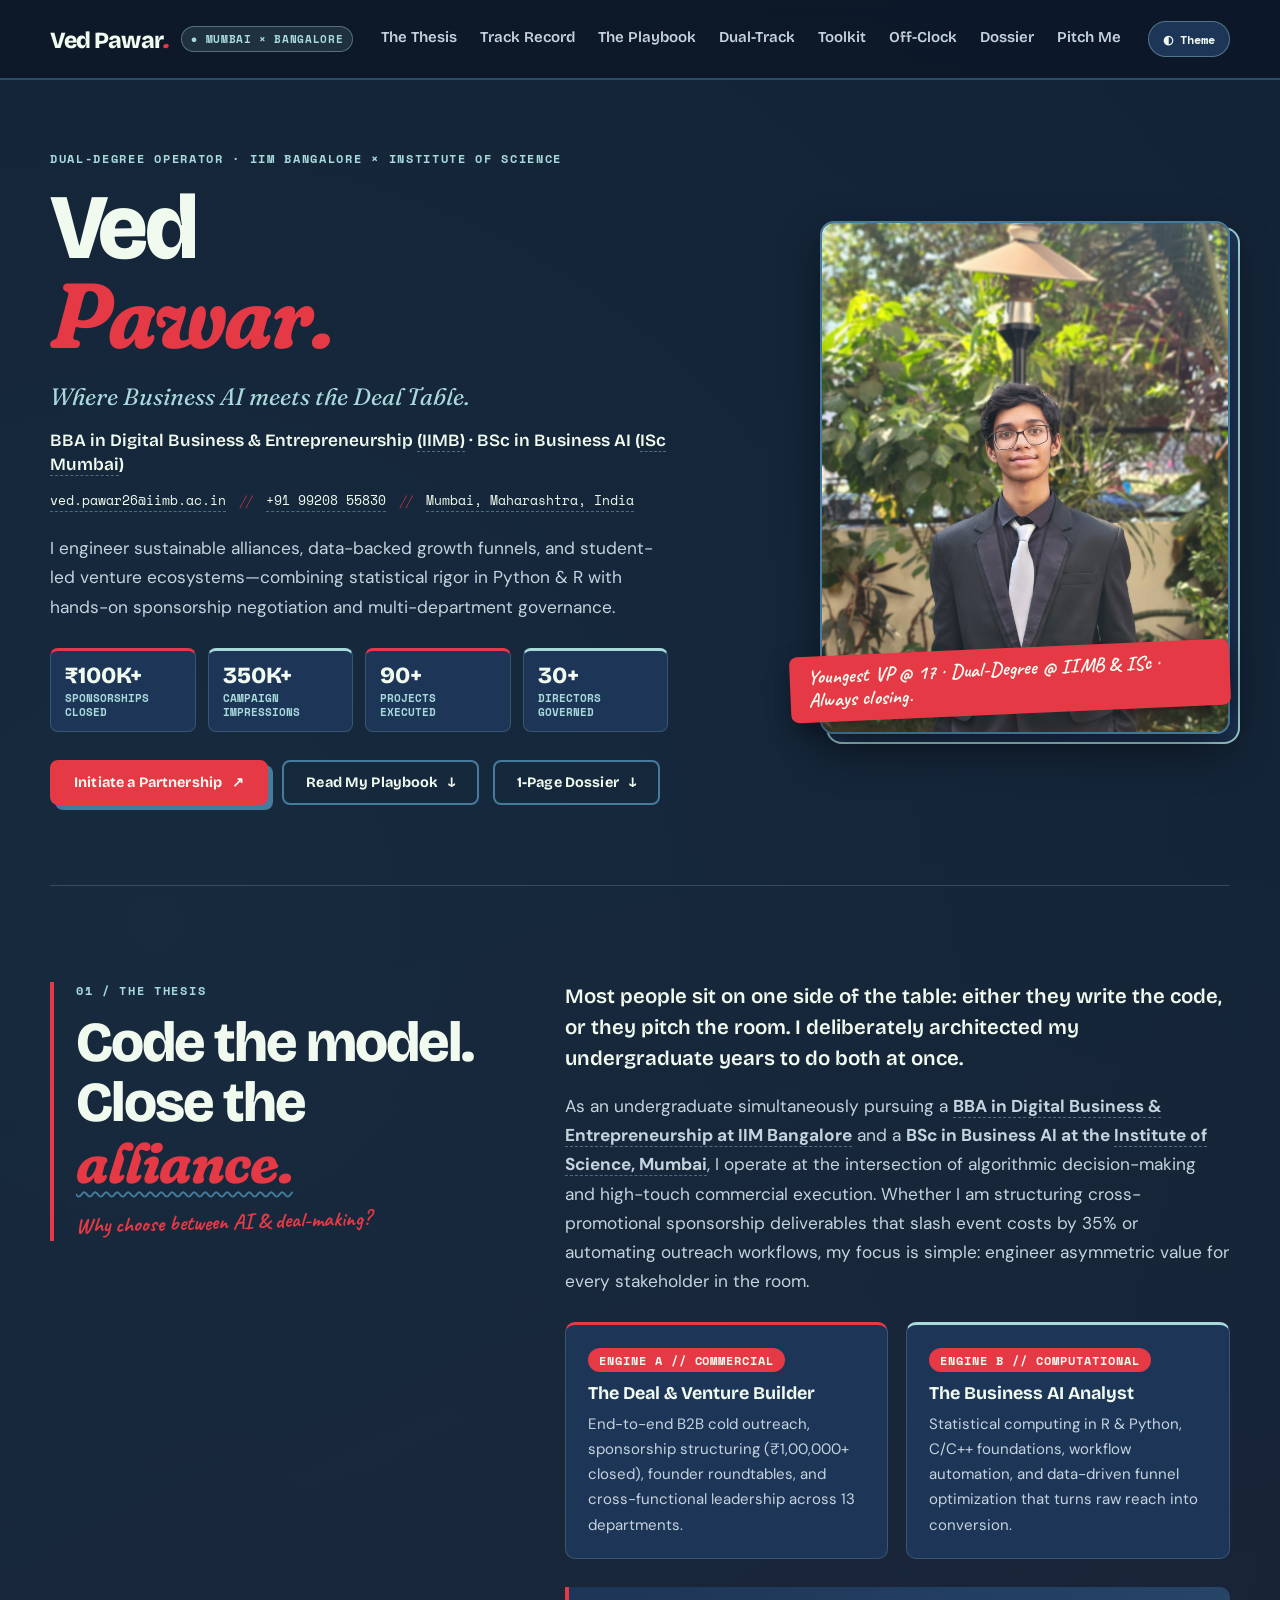
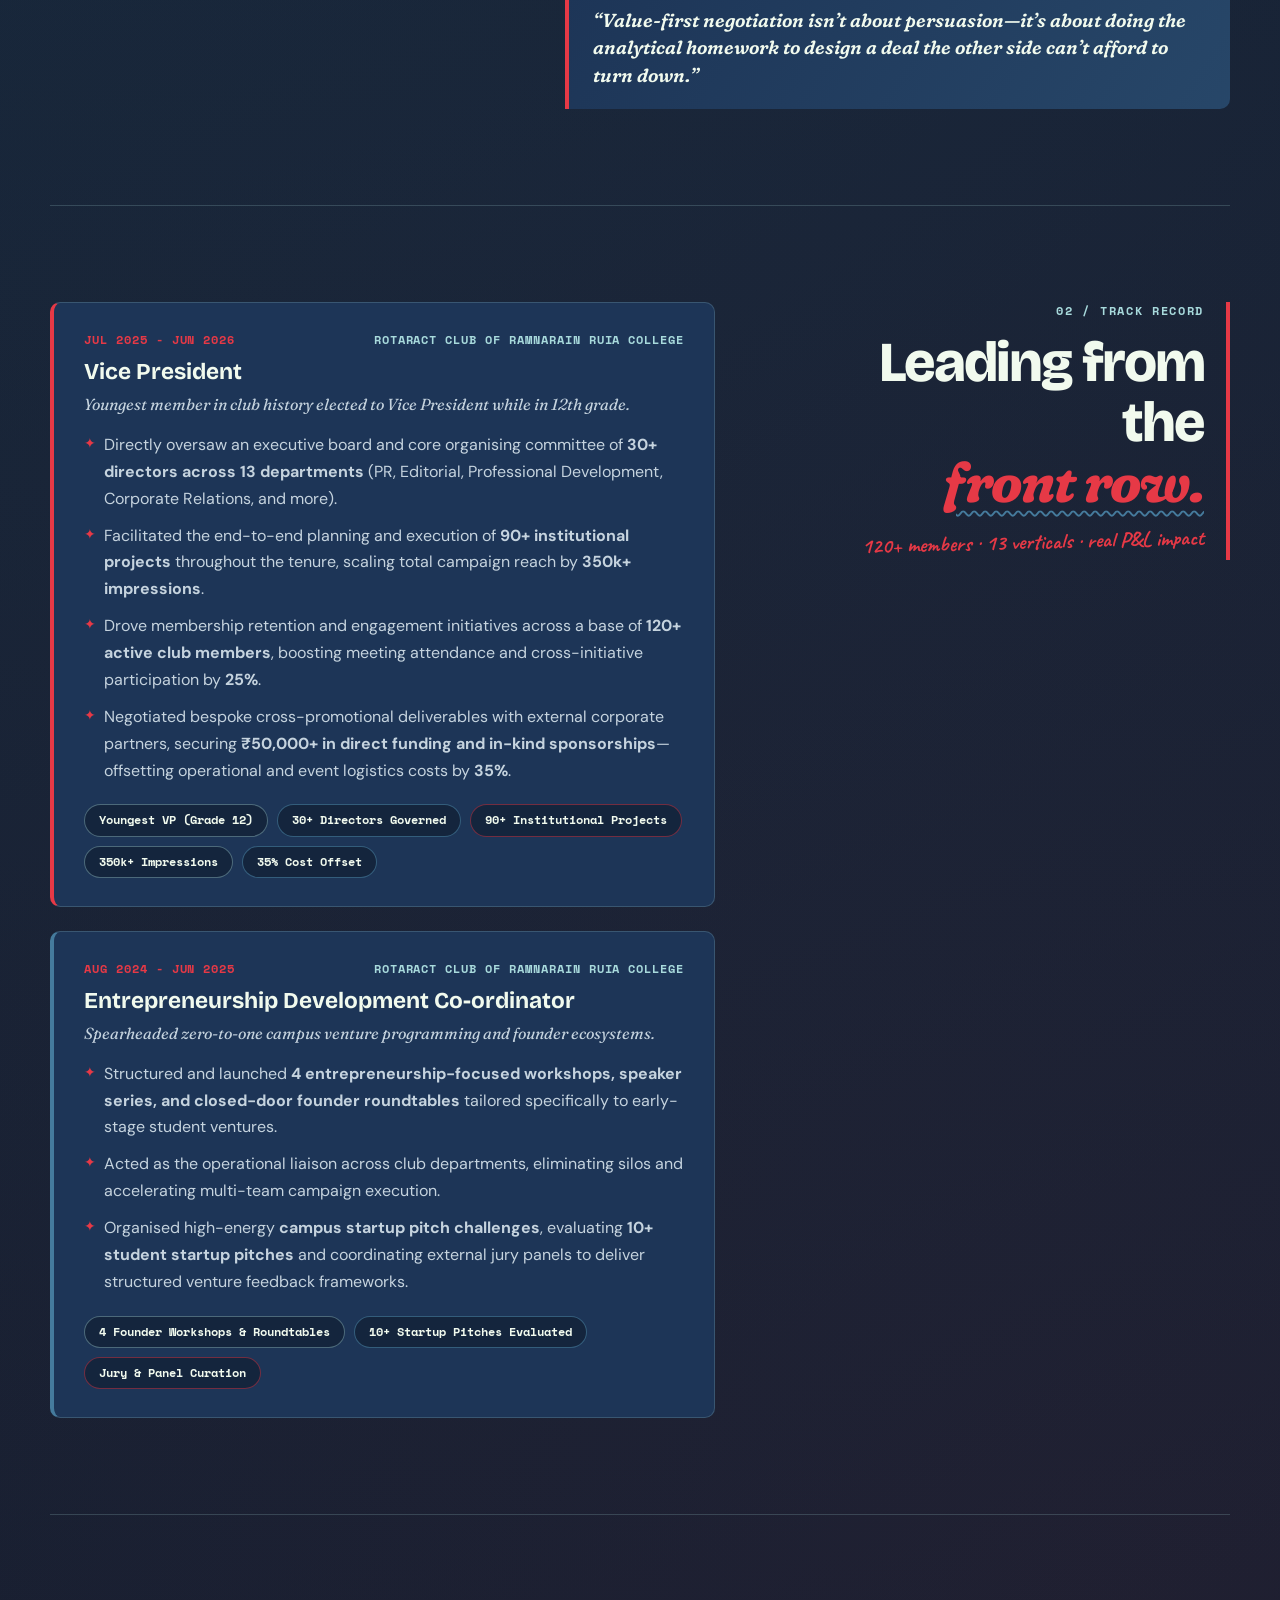
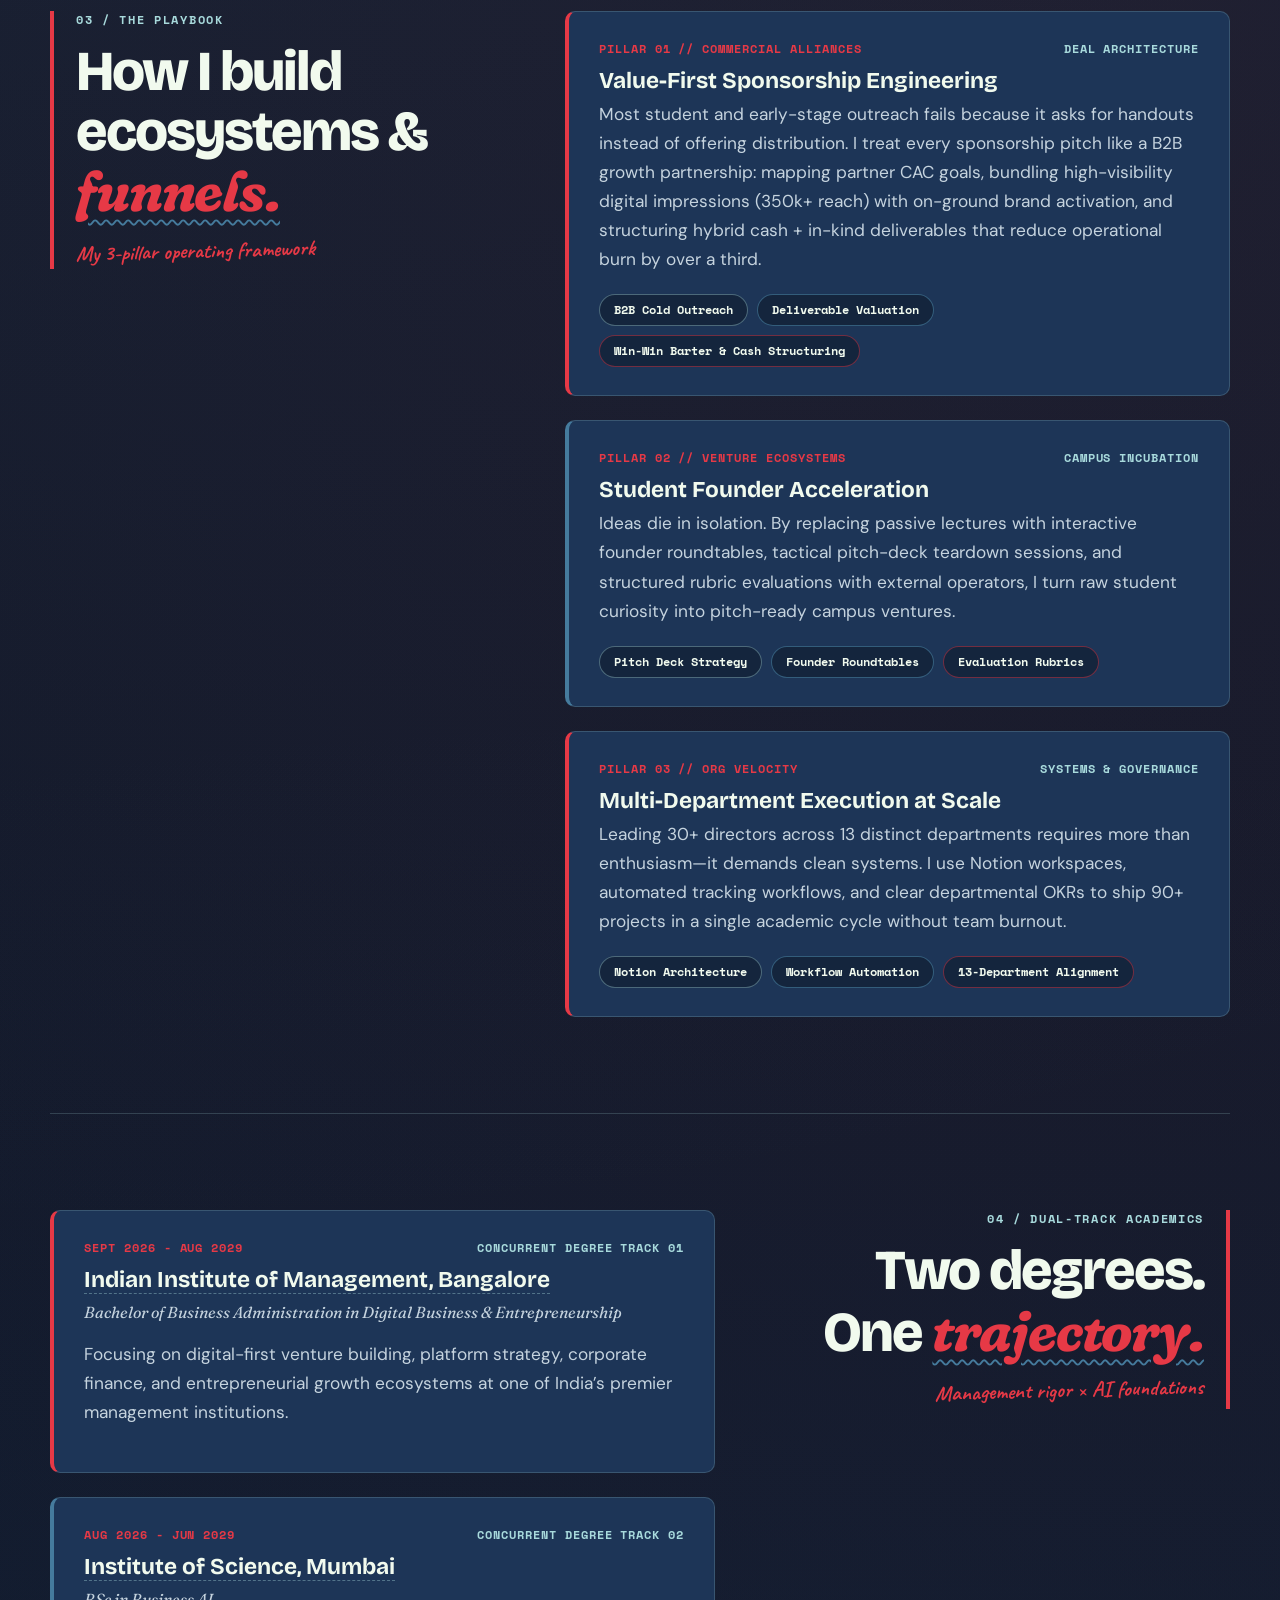
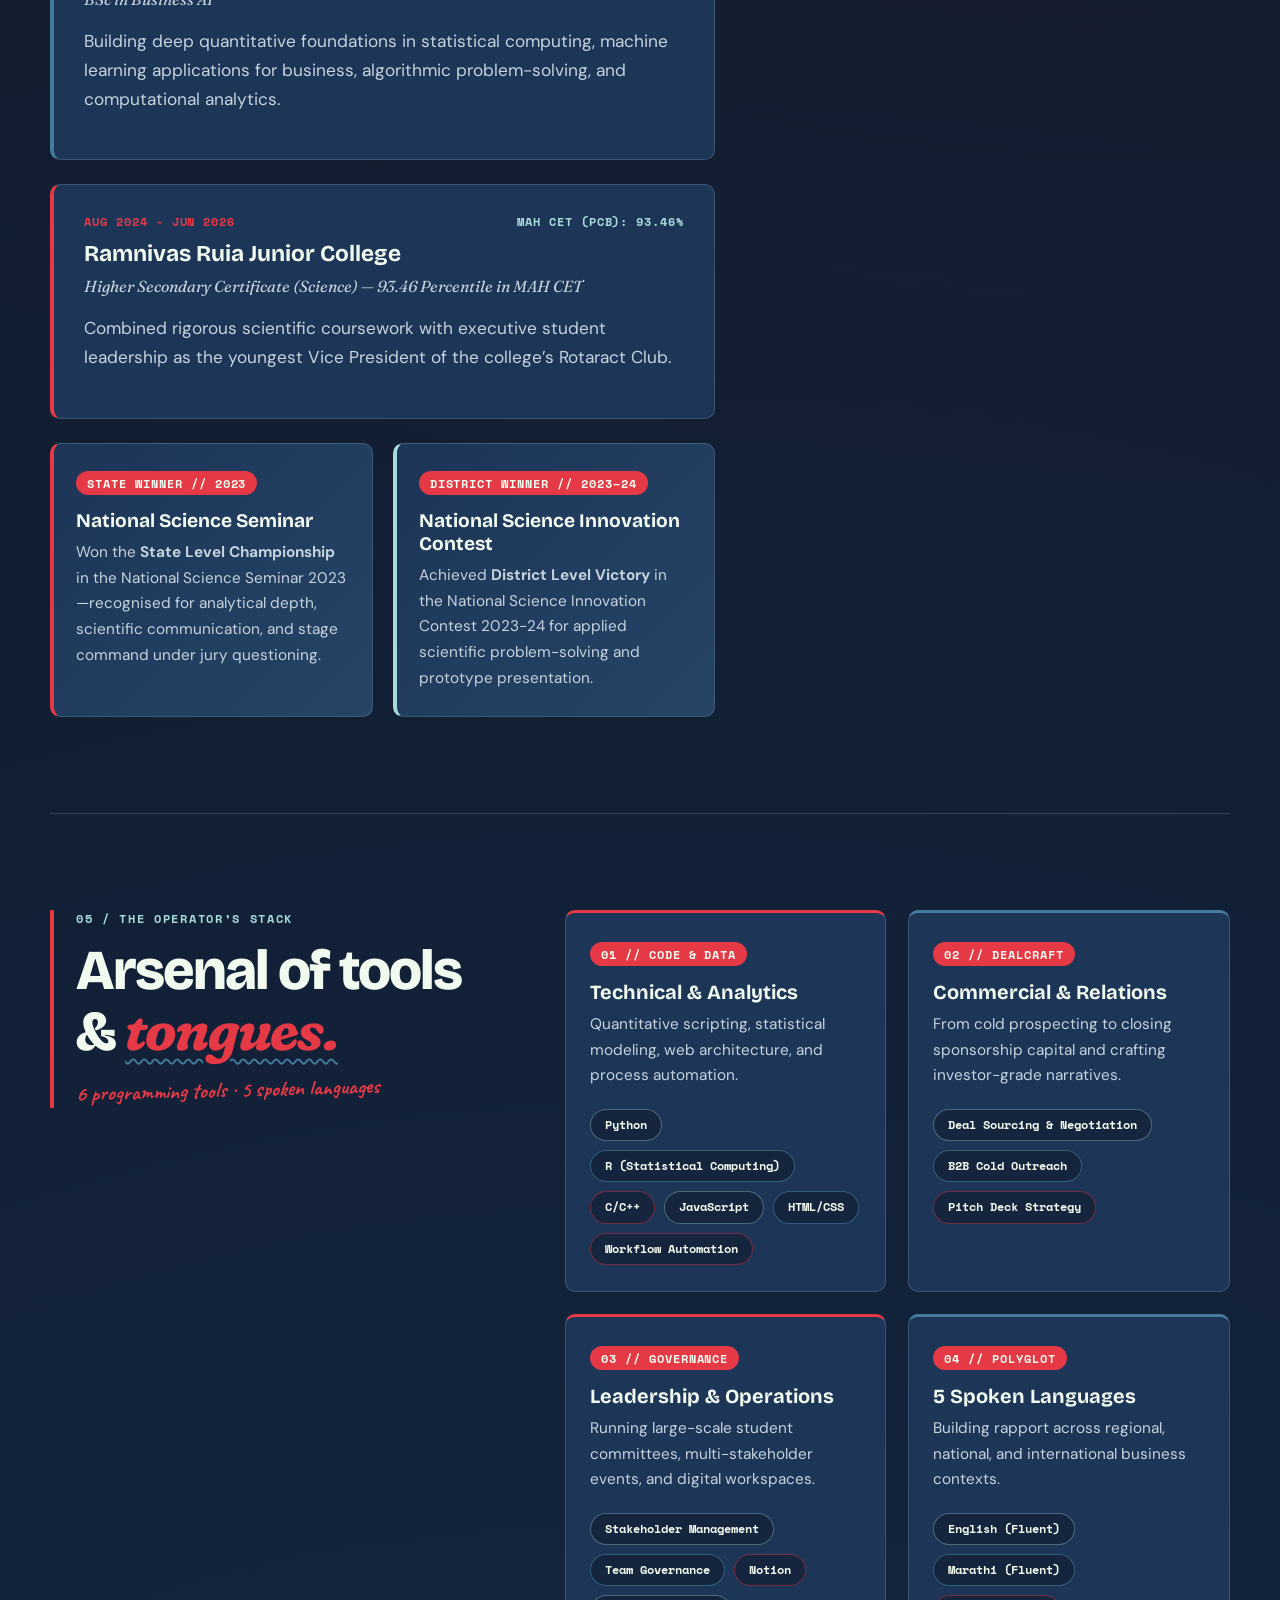
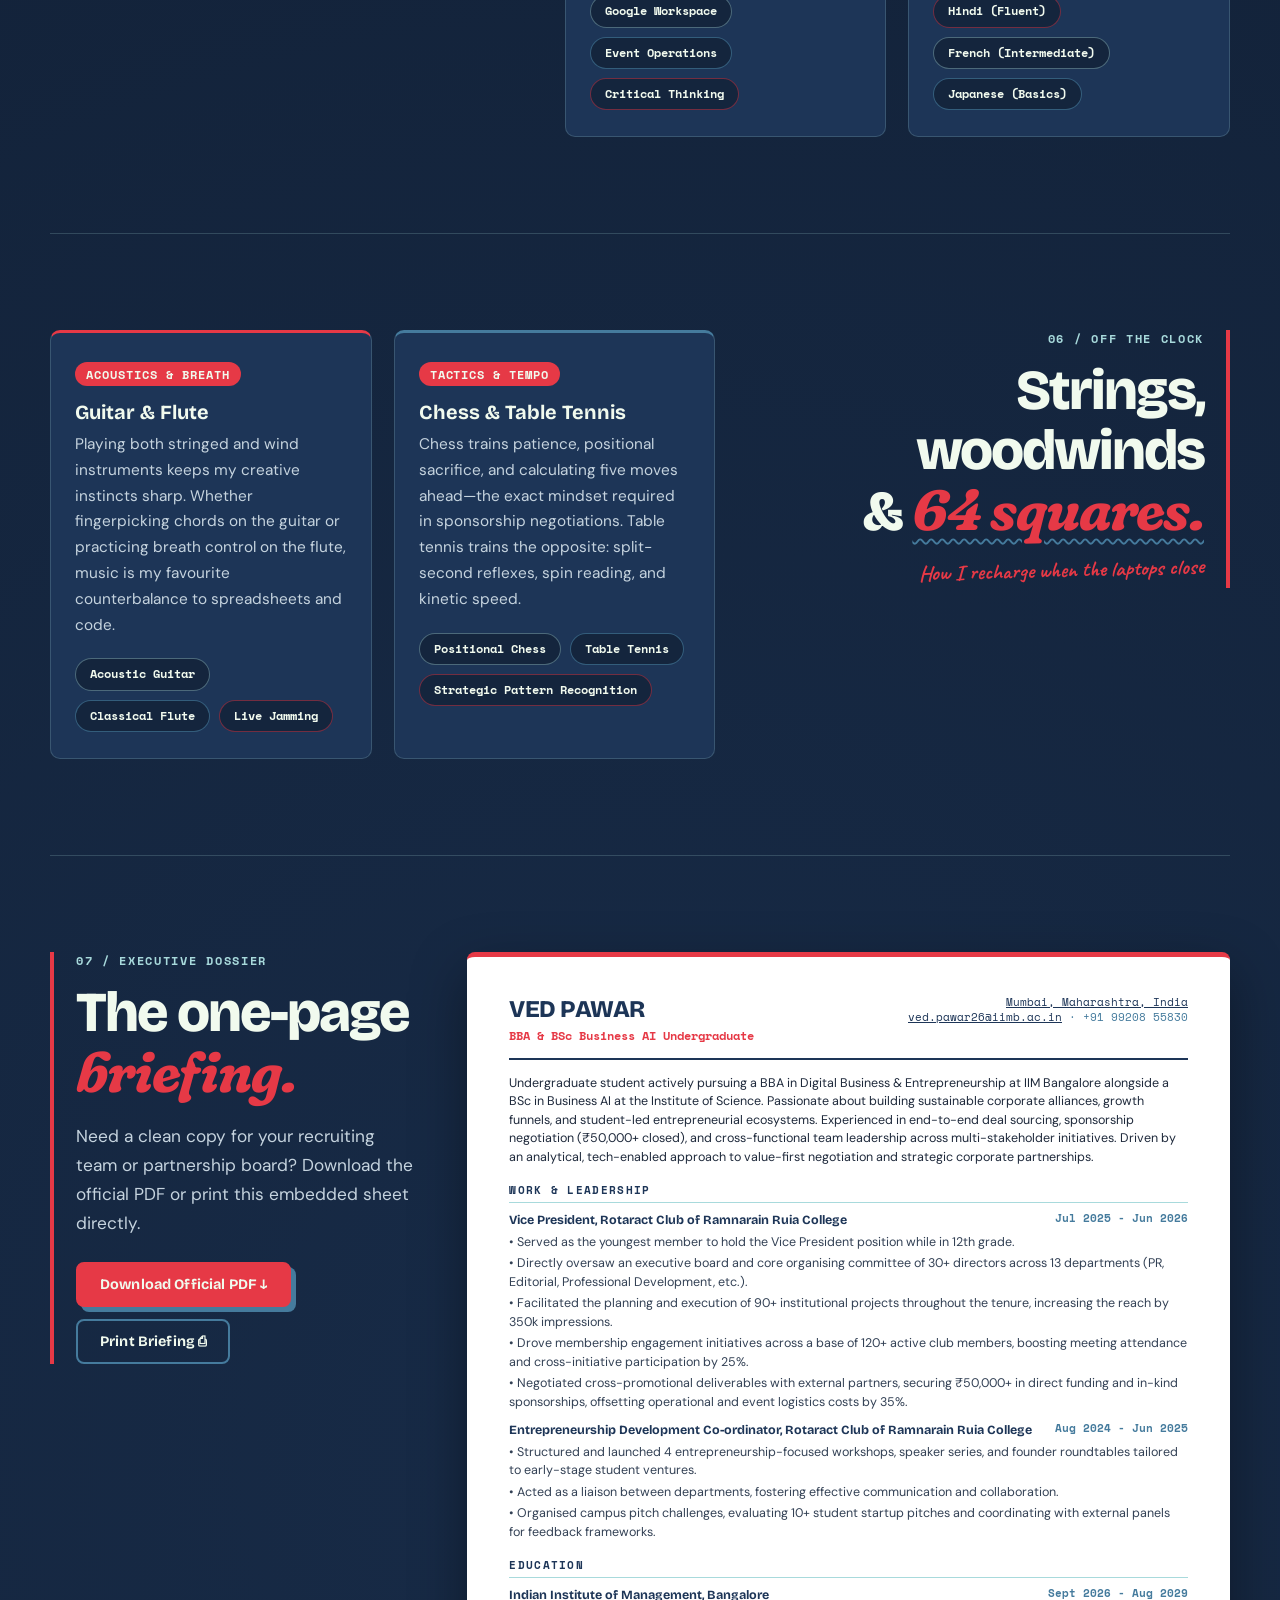
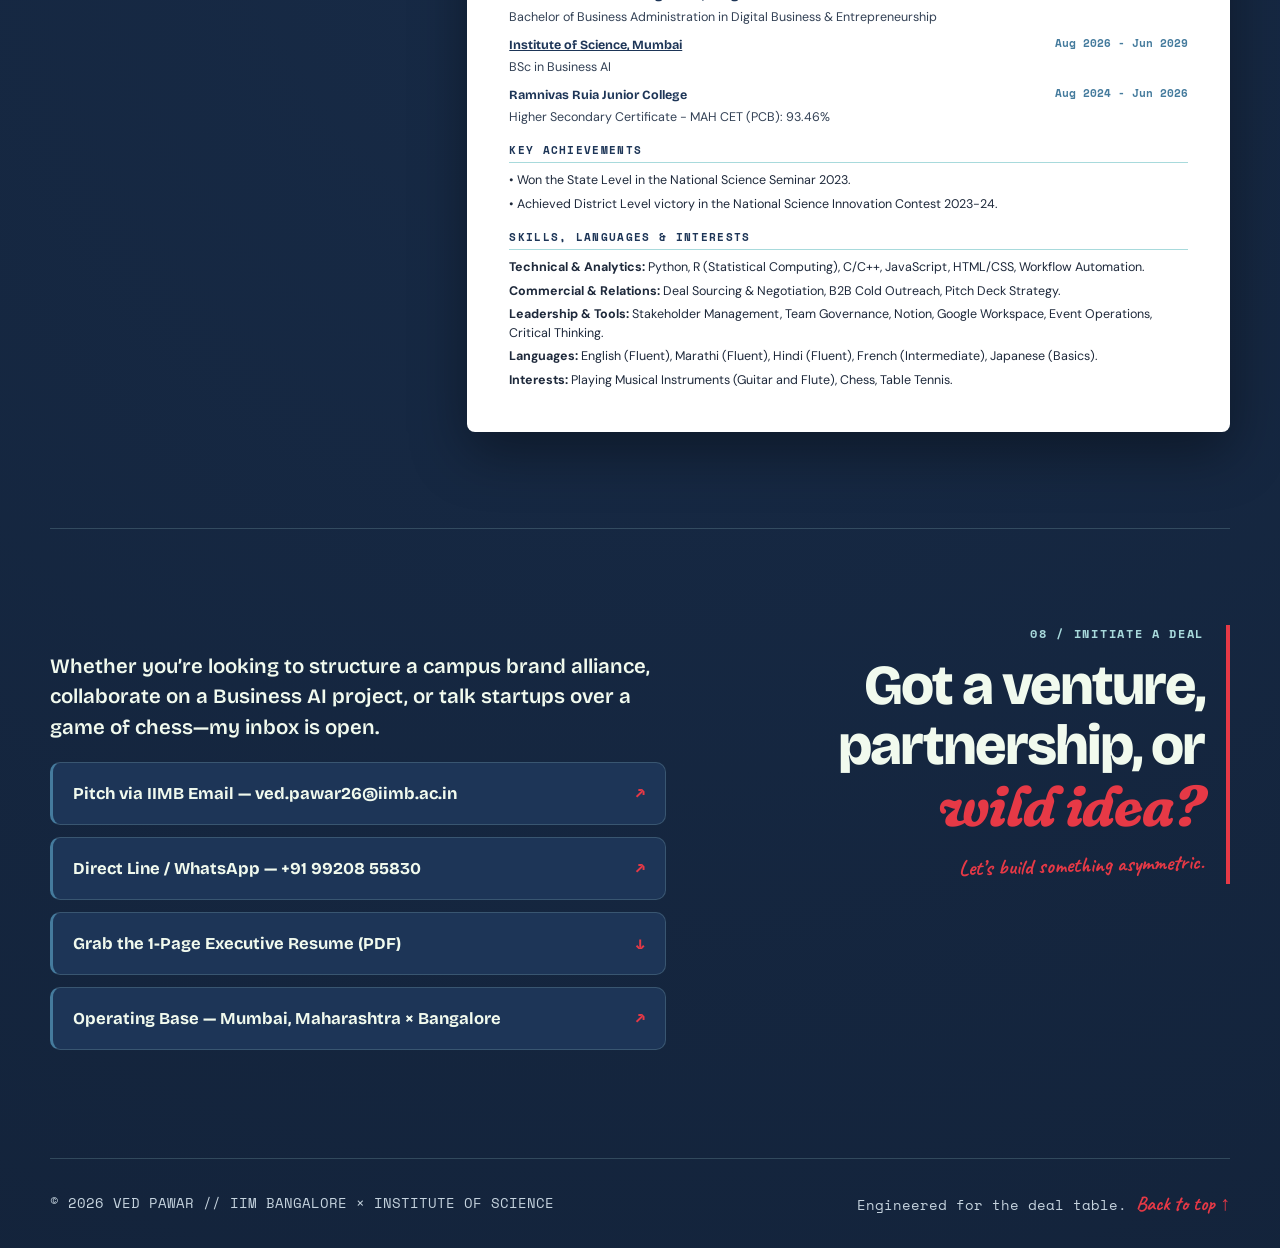
==== commit de2ad446: "Add files via upload" ====
--- a/index.html
+++ b/index.html
@@ -58,7 +58,7 @@
               Mumbai</a>)
           </p>
           <p class="hero-location">
-            <a href="mailto:ved.pawar26@iimb.ac.in">ved.p>awar26@iimb.ac.in</a>
+            <a href="mailto:ved.pawar26@iimb.ac.in">ved.pawar26@iimb.ac.in</a>
             <span class="accent">//</span>
             <a href="tel:+919920855830">+91 99208 55830</a>
             <span class="accent">//</span>
